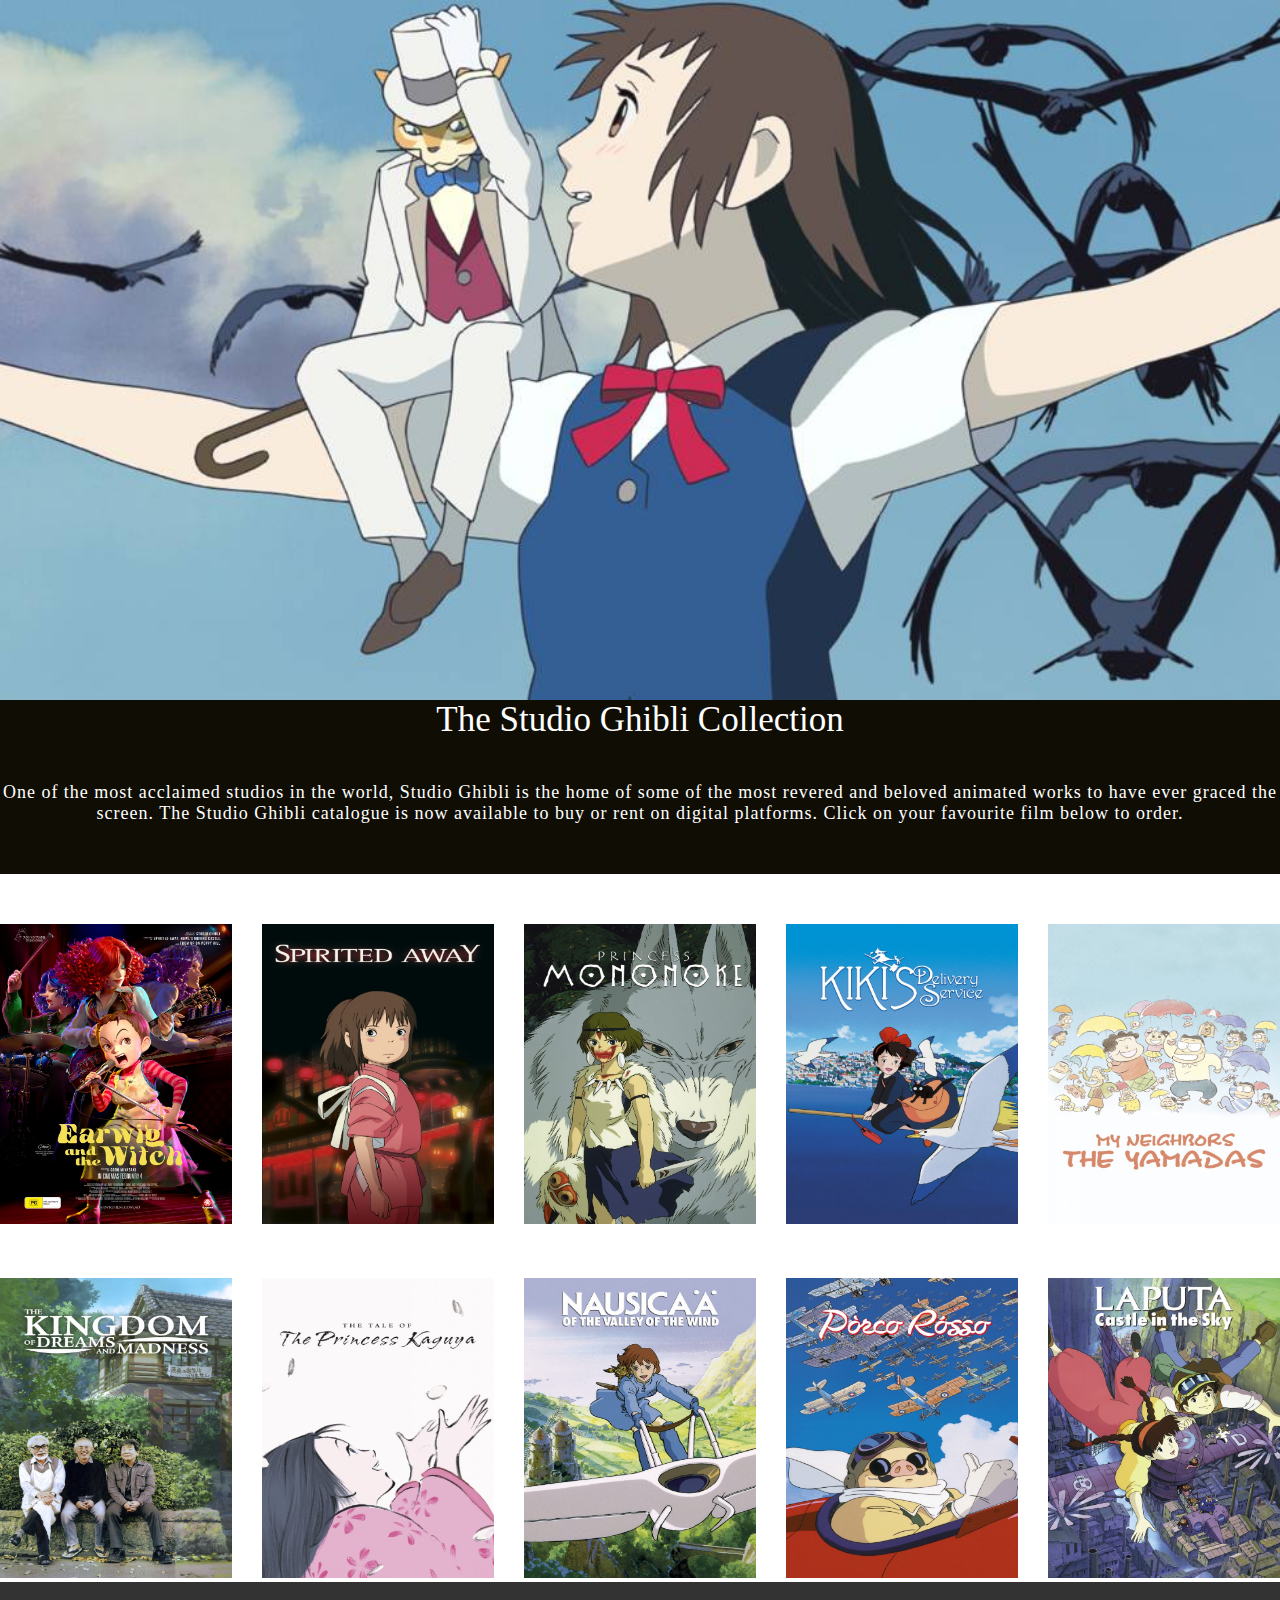
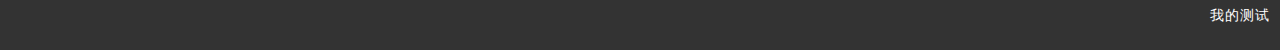
==== index.html @ 400f4c51 "1" ====
<!DOCTYPE html>
<html lang="en" dir="ltr">
<head>
   <meta charset="utf-8">
   <title></title>
   <link rel="stylesheet" href="style.css">
</head>
<body>
    <div class="indexPage">
		<div class="banner" >
			<div class="img-wrap">
				<ul>
					<li class="item" style="display: block">
						<img src="img/1.jpg" alt="" class="lunbo"></a>
					</li>
					<li class="item">
						<img src="img/2.jpg" alt="" class="lunbo"></a>
					</li>
					<li class="item">
						<img src="img/3.jpg" alt=""class="lunbo"></a>
					</li>
					<li class="item">
						<img src="img/4.jpg" alt="" class="lunbo"></a>
					</li>
					<li class="item">
						<img src="img/5.jpg" alt="" class="lunbo"></a>
					</li>
				</ul>
			</div>
		</div>

       <!-- album -->
      <div class="album"> 
        <h4 style="color:#ffffff" class="title">The Studio Ghibli Collection</h4>
        <h6 style="color:#ffffff" class="desc"> One of the most acclaimed studios in the world, Studio Ghibli is the home of some of the most revered and beloved animated works to have ever graced the screen.

The Studio Ghibli catalogue is now available to buy or rent on digital platforms. Click on your favourite film below to order.</h6>
        <div   class=" contain window">
            <ul>
              <li>
                <div style="margin-top:50px">
                  <a href="pages/dy1.html"><img width="100%" height="300" src="img/y1.jpg" ></a>
                </div>
              </li>
			  <li>
                 <div style="margin-top:50px">
                  <a href="pages/dy1.html"><img width="100%" height="300" src="img/y2.jpg" ></a>
                </div>
              </li>
			  <li>
                <div style="margin-top:50px">
                  <a href="pages/dy1.html"><img width="100%" height="300" src="img/y3.jpg" ></a>
                </div>
              </li>
			  <li>
                 <div style="margin-top:50px">
                  <a href="pages/dy1.html"><img width="100%" height="300" src="img/y4.jpg" ></a>
                </div>
                
              </li>
			  <li>
                 <div style="margin-top:50px">
                 <a href="pages/dy1.html"><img width="100%" height="300" src="img/y5.jpg" ></a>
                </div>
              </li>
            </ul>
			<ul>
              <li>
                <div style="margin-top:50px">
                  <a href="pages/dy1.html"><img width="100%" height="300" src="img/y6.jpg" ></a>
                </div>
              </li>
			  <li>
                <div style="margin-top:50px">
                  <a href="pages/dy1.html"><img width="100%" height="300" src="img/y7.jpg" ></a>
                </div>
              </li>
			  <li>
                <div style="margin-top:50px">
                  <a href="pages/dy1.html"><img width="100%" height="300" src="img/y8.jpg" ></a>
                </div>
              </li>
			  <li>
                 <div style="margin-top:50px">
                  <a href="pages/dy1.html"><img width="100%" height="300" src="img/y9.jpg" ></a>
                </div>
              </li>
			  <li>
                 <div style="margin-top:50px">
                  <a href="pages/dy1.html"><img width="100%" height="300" src="img/y10.jpg" ></a>
                </div>
              </li>
            </ul>
        </div>
      </div>
      <div  class="footer" id="footer">
        <div class="window">
          <p>我的测试</p>
        </div>
      </div>
    </div>
</body>


<script src="https://www.studioghibli.com.au/wp-content/themes/ghibli/js/jquery.2.0.3.min.js"></script>
<script type="text/javascript">
	var index2 = 0;/*初始化一个变量 指向下彪*/
	var time2 = setInterval(function () {
		index2 ++;
		if (index2 >4){ index2 = 0;}
		$(".item").eq(index2).fadeIn().siblings().fadeOut();
		//$(".tab-btn .btn").eq(index2).addClass("active").siblings().removeClass("active");

	},2000); //定时器 重复
</script>
</html>
---- style.css ----
body, html{
  margin:0px;
  background-color:#716844;
  height: 100%;
}


li,ul,ol{
  list-style: none;
}

a{
  text-decoration: none;
}

.left{
  float: left;
}

.right{
  float: right;
}

.window{
  width: 100%;
  margin:0 auto;
  
}

.indexPage .navBox{
  padding:0px 0;
}

.indexPage .navBox #logo{
  font-size: 30px;
  color:#333;
}

.indexPage .navBox #logo:hover{
   transform:rotate(180deg);
}

.indexPage .navBox ul{
  float: right;
}

.indexPage .navBox ul li a{
  color:#333;
  font-size: 20px;
}

.indexPage .navBox ul li{
  margin-right: 50px;
}

.indexPage .navBox ul li a:hover{
  font-size: 25px;
}

/*nav*/

.indexPage .bannerBox {  
   width:100%;  
   position:relative;  
   overflow:hidden;  
   height:700px;  
}  

.banner{
    position: relative;/*相对定位 给绝对定位位置参考*/
    width: 100%;
    height: 700px;
    float: left;
}
.banner .item{
    display: none;/*隐藏元素*/
    position: absolute;/* 绝对定位*/
    width: 100%;
    height: 700px;
    top: 0;
    left: 0;
}
ul{
    list-style-type: none;/*清除默认列表样式 ....*/
    margin: 0;
    padding: 0;/*内外编剧清除*/
}
.lunbo{
    width: 100%;
    height: 700px;
}




/*album*/
.album .title{
  margin:0px 0;
  text-align: center;
  color: #333;
  font-size: 35px;
}

.album .subTitle{
  text-align: center;
  color: #333;
  font-size: 20px;
  margin-bottom: 50px;
  font-weight: normal;
}

.album .desc{
  text-align: center;
  color: #333;
  font-size: 18px;
  margin-bottom: 50px;
  font-weight: normal;
}

.album .contain ul{
  display: flex;
  background-color:#ffffff;
}

.album .pic{
  width: 100%;
  height: 300px;
  background-repeat: no-repeat;
  background-size: cover;
  background-position: center;
}

.album .contain ul li{
  margin-right: 30px;
  flex: 1;
}

.album .contain ul li:last-of-type{
  margin-right: 0;
}

.album .contain ul li .txt{
  height:200px;
}

.album .contain ul li .txt .liTitle{
  font-size: 25px;
  color: #333;
  margin-top: 10px;
  font-weight: 100;
}

.album .contain ul li .txt .liTxt{
  color: #646464;
  font-weight: 100;
  font-size: 20px;
  overflow-y: scroll;
  height: 100px;
}

/*footer*/
#footer{
  background:#333;
  color:#fff;
  font-size:18px;
  width: 100%;
  padding:10px;
}

#footer p{
  text-align: right;
}



/*profile*/
/* .profile .title{
  margin:50px 0;
  text-align: center;
  color: #333;
  font-size: 35px;
}

.profile .subTitle{
  text-align: center;
  color: #333;
  font-size: 20px;
  margin-bottom: 50px;
  font-weight: normal;
}

.profile .desc{
  text-align: center;
  color: #333;
  font-size: 18px;
  margin-bottom: 50px;
  font-weight: normal;
}

.profile .contain ul li{
  width: 100%;
  display: flex;
  border-bottom: 1px #d6d6d6 solid;
  padding:30px;
}

.profile .contain ul li:nth-of-type(1) .img{
  width: 30%;
  height: 250px;
  margin-right: 20px;
  background-size: cover;
  background-image: url(images/f11.png);
  background-position: center;
  background-repeat: no-repeat;
  cursor: pointer;
} */

/*.profile .contain ul li:nth-of-type(1) .img:hover{
  background-image: url(images/f12.png);
}*/

/* .profile .contain ul li:nth-of-type(2) .img{
  width: 30%;
  height: 250px;
  margin-right: 20px;
  background-size: cover;
  background-image: url(images/f21.png);
  background-position: center;
  background-repeat: no-repeat;
  cursor: pointer;
} */

/*.profile .contain ul li:nth-of-type(2) .img:hover{
  background-image: url(images/f22.png);
}*/

/* .profile .contain ul li:nth-of-type(3) .img{
  width: 30%;
  height: 250px;
  margin-right: 20px;
  background-size: cover;
  background-image: url(images/f31.png);
  background-position: center;
  background-repeat: no-repeat;
  cursor: pointer;
} */

/*.profile .contain ul li:nth-of-type(3) .img:hover{
  background-image: url(images/f32.png);
}
*/
/* .profile .contain ul li .txt{
  width: 65%;
}

.profile .contain ul li .txt .liTitle{
  font-size: 25px;
  color: #333;
  margin-top: 0;
  font-weight: 100;
}

.profile .contain ul li .txt .liTxt{
  color: #646464;
  font-weight: 100;
  font-size: 20px;
  display: -webkit-box !important;  
  overflow: hidden;  
  text-overflow: ellipsis;  
  word-break: break-all;  
  -webkit-box-orient: vertical;  
  -webkit-line-clamp: 3;  
  cursor: pointer;
  line-height: 35px;
}

.profile .contain ul li .txt .liTxt:hover{
  text-decoration: underline;
} */

/*what*/


/* SCSS Document */
/* CSS Document */
/* CSS Document */
/* CSS Document */
/* CSS Document */
@import url("https://fonts.googleapis.com/css?family=Lora:400,400i,700,700i");
body {
  font-family: 'Lora', serif;
  font-weight: 400;
  color: #716844;
  -webkit-text-size-adjust: 100%;
  letter-spacing: 1px; }

h1, h2, h3, h4 {
  font-weight: 400;
  letter-spacing: 0px;
  margin-top: 0; }
  h1 strong, h2 strong, h3 strong, h4 strong {
    font-weight: 700; }

h1 {
  font-size: 30px;
  display: inline-block;
  border-bottom: 2px solid #716844;
  padding-left: 10px;
  padding-right: 10px;
  padding-bottom: 6px; }

h2 {
  font-size: 22px; }

h3 {
  font-size: 18px; }

h4 {
  font-size: 14px; }

strong {
  font-weight: 700; }

p {
  font-size: 14px;
  line-height: 20px; }

a {
  color: #ede6cb;
  text-decoration: none; }
  a:hover {
    text-decoration: underline; }

@font-face {
  font-family: 'mm-basic';
  src: url("fonts/mm-basic.eot?fta1gm");
  src: url("fonts/mm-basic.eot?fta1gm#iefix") format("embedded-opentype"), url("fonts/mm-basic.ttf?fta1gm") format("truetype"), url("fonts/mm-basic.woff?fta1gm") format("woff"), url("fonts/mm-basic.svg?fta1gm#mm-basic") format("svg");
  font-weight: normal;
  font-style: normal; }
[class^="icon-"], [class*=" icon-"] {
  /* use !important to prevent issues with browser extensions that change fonts */
  font-family: 'mm-basic' !important;
  speak: none;
  font-style: normal;
  font-weight: normal;
  font-variant: normal;
  text-transform: none;
  line-height: 1;
  /* Better Font Rendering =========== */
  -webkit-font-smoothing: antialiased;
  -moz-osx-font-smoothing: grayscale; }

.icon-google-plus:before {
  content: "\ea8b"; }

.icon-facebook:before {
  content: "\ea90"; }

.icon-instagram:before {
  content: "\ea92"; }

.icon-twitter:before {
  content: "\ea96"; }

.icon-youtube:before {
  content: "\ea9d"; }

.icon-tumblr:before {
  content: "\eab9"; }

.icon-skype:before {
  content: "\eac5"; }

.icon-pinterest:before {
  content: "\ead1"; }

.icon-tick:before {
  content: "\e623"; }

.icon-heart:before {
  content: "\e62a"; }

.icon-heart-outline:before {
  content: "\e62b"; }

.icon-close-circle:before {
  content: "\e634"; }

.icon-info:before {
  content: "\e638"; }

.icon-info-outline:before {
  content: "\e639"; }

.icon-tab:before {
  content: "\e63c"; }

.icon-tab-outline:before {
  content: "\e63d"; }

.icon-person:before {
  content: "\e650"; }

.icon-hamburger-four:before {
  content: "\e65b"; }

.icon-location:before {
  content: "\e65e"; }

.icon-clock:before {
  content: "\e65f"; }

.icon-search:before {
  content: "\e660"; }

.icon-thumb-down:before {
  content: "\e684"; }

.icon-thumb-up:before {
  content: "\e685"; }

.icon-pause:before {
  content: "\e6b8"; }

.icon-play:before {
  content: "\e6bb"; }

.icon-reload:before {
  content: "\e6c6"; }

.icon-play-next:before {
  content: "\e6c8"; }

.icon-play-previous:before {
  content: "\e6c9"; }

.icon-stop:before {
  content: "\e6cb"; }

.icon-plus:before {
  content: "\e6fd"; }

.icon-cancel:before {
  content: "\e703"; }

.icon-chevron-left:before {
  content: "\e8a7"; }

.icon-chevron-right:before {
  content: "\e8a8"; }

.icon-close:before {
  content: "\e8a9"; }

.icon-chevron-up:before {
  content: "\e8aa"; }

.icon-chevron-down:before {
  content: "\e8ab"; }

.icon-hamburger-three:before {
  content: "\e8ae"; }

.icon-star-solid:before {
  content: "\e8f2"; }

.icon-star-half:before {
  content: "\e8f3"; }

.icon-star-empty:before {
  content: "\e8f4"; }

/* CSS Document */
.btn {
  -webkit-transition: all 0.4s ease-in-out 0s;
  -khtml-transition: all 0.4s ease-in-out 0s;
  -moz-transition: all 0.4s ease-in-out 0s;
  -ms-transition: all 0.4s ease-in-out 0s;
  -o-transition: all 0.4s ease-in-out 0s;
  transition: all 0.4s ease-in-out 0s;
  padding: 14px 20px;
  display: inline-block;
  text-decoration: none;
  font-size: 18px;
  border: 0;
  outline: 0; }
  .btn:hover {
    -webkit-transition: all 0.4s ease-in-out 0s;
    -khtml-transition: all 0.4s ease-in-out 0s;
    -moz-transition: all 0.4s ease-in-out 0s;
    -ms-transition: all 0.4s ease-in-out 0s;
    -o-transition: all 0.4s ease-in-out 0s;
    transition: all 0.4s ease-in-out 0s;
    text-decoration: none; }
  .btn.white {
    color: #2b2510;
    background-color: white; }
    .btn.white:hover, .btn.white.active {
      color: white;
      background-color: #716844; }
  .btn.gold-dark {
    color: #ada277;
    background-color: #2b2510; }
    .btn.gold-dark:hover, .btn.gold-dark.active {
      background-color: #100e04; }
  .btn.gold-light {
    color: #2b2510;
    background-color: #ede6cb; }
    .btn.gold-light:hover, .btn.gold-light.active {
      background-color: white; }
  .btn.gold {
    color: white;
    background-color: #716844; }
    .btn.gold:hover, .btn.gold.active {
      color: #2b2510;
      background-color: white; }

.container {
  position: relative;
  width: 100%;
  display: -webkit-flex;
  display: -moz-flex;
  display: -ms-flex;
  display: flex;
  -webkit-flex-direction: column;
  -moz-flex-direction: column;
  -ms-flex-direction: column;
  flex-direction: column;
  -webkit-justify-content: center;
  -moz-justify-content: center;
  -ms-justify-content: center;
  justify-content: center;
  -webkit-align-items: center;
  -moz-align-items: center;
  -ms-align-items: center;
  align-items: center; }

.content-fixed {
  position: relative;
  width: 100%;
  max-width: 1200px;
  text-align: center;
  padding: 40px 30px; }
  @media screen and (min-width: 768px) {
    .content-fixed {
      padding: 50px; } }

.content-full {
  position: relative;
  width: 100%;
  text-align: center; }

/* CSS Document */
.nav-icon {
  width: 40px;
  height: 26px;
  position: relative;
  -moz-transform: rotate(0deg);
  -webkit-transform: rotate(0deg);
  -ms-transform: rotate(0deg);
  -o-transform: rotate(0deg);
  transform: rotate(0deg);
  -webkit-transition: 0.5s ease-in-out;
  -khtml-transition: 0.5s ease-in-out;
  -moz-transition: 0.5s ease-in-out;
  -ms-transition: 0.5s ease-in-out;
  -o-transition: 0.5s ease-in-out;
  transition: 0.5s ease-in-out;
  cursor: pointer; }

.nav-icon span {
  display: block;
  position: absolute;
  height: 2px;
  width: 100%;
  background: white;
  opacity: 1;
  left: 0;
  -moz-transform: rotate(0deg);
  -webkit-transform: rotate(0deg);
  -ms-transform: rotate(0deg);
  -o-transform: rotate(0deg);
  transform: rotate(0deg);
  -webkit-transition: 0.25s ease-in-out 0.25s;
  -khtml-transition: 0.25s ease-in-out 0.25s;
  -moz-transition: 0.25s ease-in-out 0.25s;
  -ms-transition: 0.25s ease-in-out 0.25s;
  -o-transition: 0.25s ease-in-out 0.25s;
  transition: 0.25s ease-in-out 0.25s; }

.nav-icon span:nth-child(1) {
  top: 0px; }

.nav-icon span:nth-child(2), .nav-icon span:nth-child(3) {
  top: 12px; }

.nav-icon span:nth-child(4) {
  top: 24px;
  width: 60%; }

.nav-icon.open span {
  background-color: black; }

.nav-icon.open span:nth-child(1) {
  top: 18px;
  width: 0%;
  left: 50%; }

.nav-icon.open span:nth-child(2) {
  -moz-transform: rotate(45deg);
  -webkit-transform: rotate(45deg);
  -ms-transform: rotate(45deg);
  -o-transform: rotate(45deg);
  transform: rotate(45deg); }

.nav-icon.open span:nth-child(3) {
  -moz-transform: rotate(-45deg);
  -webkit-transform: rotate(-45deg);
  -ms-transform: rotate(-45deg);
  -o-transform: rotate(-45deg);
  transform: rotate(-45deg); }

.nav-icon.open span:nth-child(4) {
  top: 18px;
  width: 0%;
  left: 50%; }

/* CSS Document */
@keyframes color-me-in {
  0% {
    background: white; }
  100% {
    background: #111111; } }
/* ----------------------------------------------
 * Generated by Animista on 2017-6-14 12:5:37
 * w: http://animista.net, t: @cssanimista
 * ---------------------------------------------- */
/**
 * ----------------------------------------
 * animation slit-in-vertical
 * ----------------------------------------
 */
@-webkit-keyframes slit-in-vertical {
  0% {
    -webkit-transform: translateZ(-800px) rotateY(90deg);
    transform: translateZ(-800px) rotateY(90deg);
    opacity: 0; }
  54% {
    -webkit-transform: translateZ(-160px) rotateY(87deg);
    transform: translateZ(-160px) rotateY(87deg);
    opacity: 1; }
  100% {
    -webkit-transform: translateZ(0) rotateY(0);
    transform: translateZ(0) rotateY(0); } }
@keyframes slit-in-vertical {
  0% {
    -webkit-transform: translateZ(-800px) rotateY(90deg);
    transform: translateZ(-800px) rotateY(90deg);
    opacity: 0; }
  54% {
    -webkit-transform: translateZ(-160px) rotateY(87deg);
    transform: translateZ(-160px) rotateY(87deg);
    opacity: 1; }
  100% {
    -webkit-transform: translateZ(0) rotateY(0);
    transform: translateZ(0) rotateY(0); } }
/**
 * ----------------------------------------
 * animation text-focus-in
 * ----------------------------------------
 */
@-webkit-keyframes text-focus-in {
  0% {
    -webkit-filter: blur(12px);
    filter: blur(12px);
    opacity: 0; }
  100% {
    -webkit-filter: blur(0px);
    filter: blur(0px);
    opacity: 1; } }
@keyframes text-focus-in {
  0% {
    -webkit-filter: blur(12px);
    filter: blur(12px);
    opacity: 0; }
  100% {
    -webkit-filter: blur(0px);
    filter: blur(0px);
    opacity: 1; } }
/**
 * ----------------------------------------
 * animation slide-in-blurred-top
 * ----------------------------------------
 */
@-webkit-keyframes slide-in-blurred-top {
  0% {
    -webkit-transform: translateY(-1000px) scaleY(2.5) scaleX(0.2);
    transform: translateY(-1000px) scaleY(2.5) scaleX(0.2);
    -webkit-transform-origin: 50% 0%;
    transform-origin: 50% 0%;
    -webkit-filter: blur(40px);
    filter: blur(40px);
    opacity: 0; }
  100% {
    -webkit-transform: translateY(0) scaleY(1) scaleX(1);
    transform: translateY(0) scaleY(1) scaleX(1);
    -webkit-transform-origin: 50% 50%;
    transform-origin: 50% 50%;
    -webkit-filter: blur(0);
    filter: blur(0);
    opacity: 1; } }
@keyframes slide-in-blurred-top {
  0% {
    -webkit-transform: translateY(-1000px) scaleY(2.5) scaleX(0.2);
    transform: translateY(-1000px) scaleY(2.5) scaleX(0.2);
    -webkit-transform-origin: 50% 0%;
    transform-origin: 50% 0%;
    -webkit-filter: blur(40px);
    filter: blur(40px);
    opacity: 0; }
  100% {
    -webkit-transform: translateY(0) scaleY(1) scaleX(1);
    transform: translateY(0) scaleY(1) scaleX(1);
    -webkit-transform-origin: 50% 50%;
    transform-origin: 50% 50%;
    -webkit-filter: blur(0);
    filter: blur(0);
    opacity: 1; } }
/**
 * ----------------------------------------
 * animation color-change-4x
 * ----------------------------------------
 */
@-webkit-keyframes color-change-4x {
  0% {
    background: #19dcea; }
  33.3333% {
    background: #b22cff; }
  66.666% {
    background: #ea2222; }
  100% {
    background: #f5be10; } }
@keyframes color-change-4x {
  0% {
    background: #19dcea; }
  33.3333% {
    background: #b22cff; }
  66.666% {
    background: #ea2222; }
  100% {
    background: #f5be10; } }
/**
 * ----------------------------------------
 * animation shake-horizontal
 * ----------------------------------------
 */
@-webkit-keyframes shake-horizontal {
  0%,
  100% {
    -webkit-transform: translateX(0);
    transform: translateX(0); }
  10%,
  30%,
  50%,
  70% {
    -webkit-transform: translateX(-6px);
    transform: translateX(-6px); }
  20%,
  40%,
  60% {
    -webkit-transform: translateX(6px);
    transform: translateX(6px); }
  80% {
    -webkit-transform: translateX(4px);
    transform: translateX(4px); }
  90% {
    -webkit-transform: translateX(-4px);
    transform: translateX(-4px); } }
@keyframes shake-horizontal {
  0%,
  100% {
    -webkit-transform: translateX(0);
    transform: translateX(0); }
  10%,
  30%,
  50%,
  70% {
    -webkit-transform: translateX(-6px);
    transform: translateX(-6px); }
  20%,
  40%,
  60% {
    -webkit-transform: translateX(6px);
    transform: translateX(6px); }
  80% {
    -webkit-transform: translateX(4px);
    transform: translateX(4px); }
  90% {
    -webkit-transform: translateX(-4px);
    transform: translateX(-4px); } }
/**
 * ----------------------------------------
 * animation slide-in-top
 * ----------------------------------------
 */
@-webkit-keyframes slide-in-top {
  0% {
    -webkit-transform: translateY(-1000px);
    transform: translateY(-1000px);
    opacity: 0; }
  100% {
    -webkit-transform: translateY(0);
    transform: translateY(0);
    opacity: 1; } }
@keyframes slide-in-top {
  0% {
    -webkit-transform: translateY(-1000px);
    transform: translateY(-1000px);
    opacity: 0; }
  100% {
    -webkit-transform: translateY(0);
    transform: translateY(0);
    opacity: 1; } }
/**
 * ----------------------------------------
 * animation slide-in-bottom
 * ----------------------------------------
 */
@-webkit-keyframes slide-in-bottom {
  0% {
    -webkit-transform: translateY(1000px);
    transform: translateY(1000px);
    opacity: 0; }
  100% {
    -webkit-transform: translateY(0);
    transform: translateY(0);
    opacity: 1; } }
@keyframes slide-in-bottom {
  0% {
    -webkit-transform: translateY(1000px);
    transform: translateY(1000px);
    opacity: 0; }
  100% {
    -webkit-transform: translateY(0);
    transform: translateY(0);
    opacity: 1; } }
/**
 * ----------------------------------------
 * animation slide-in-right
 * ----------------------------------------
 */
@-webkit-keyframes slide-in-right {
  0% {
    -webkit-transform: translateX(1000px);
    transform: translateX(1000px);
    opacity: 0; }
  100% {
    -webkit-transform: translateX(0);
    transform: translateX(0);
    opacity: 1; } }
@keyframes slide-in-right {
  0% {
    -webkit-transform: translateX(1000px);
    transform: translateX(1000px);
    opacity: 0; }
  100% {
    -webkit-transform: translateX(0);
    transform: translateX(0);
    opacity: 1; } }
/**
 * ----------------------------------------
 * animation slide-in-left
 * ----------------------------------------
 */
@-webkit-keyframes slide-in-left {
  0% {
    -webkit-transform: translateX(-1000px);
    transform: translateX(-1000px);
    opacity: 0; }
  100% {
    -webkit-transform: translateX(0);
    transform: translateX(0);
    opacity: 1; } }
@keyframes slide-in-left {
  0% {
    -webkit-transform: translateX(-1000px);
    transform: translateX(-1000px);
    opacity: 0; }
  100% {
    -webkit-transform: translateX(0);
    transform: translateX(0);
    opacity: 1; } }
/**
 * ----------------------------------------
 * animation text-blur-out
 * ----------------------------------------
 */
@-webkit-keyframes text-blur-out {
  0% {
    -webkit-filter: blur(0.01);
    filter: blur(0.01); }
  100% {
    -webkit-filter: blur(40px) opacity(0%);
    filter: blur(40px) opacity(0%); } }
@keyframes text-blur-out {
  0% {
    -webkit-filter: blur(0.01);
    filter: blur(0.01); }
  100% {
    -webkit-filter: blur(40px) opacity(0%);
    filter: blur(40px) opacity(0%); } }
/**
 * ----------------------------------------
 * animation fade-in-bck
 * ----------------------------------------
 */
@-webkit-keyframes fade-in-bck {
  0% {
    -webkit-transform: translateZ(80px);
    transform: translateZ(80px);
    opacity: 0; }
  100% {
    -webkit-transform: translateZ(0);
    transform: translateZ(0);
    opacity: 1; } }
@keyframes fade-in-bck {
  0% {
    -webkit-transform: translateZ(80px);
    transform: translateZ(80px);
    opacity: 0; }
  100% {
    -webkit-transform: translateZ(0);
    transform: translateZ(0);
    opacity: 1; } }
/**
 * ----------------------------------------
 * animation fade-in-fwd
 * ----------------------------------------
 */
@-webkit-keyframes fade-in-fwd {
  0% {
    -webkit-transform: translateZ(-80px);
    transform: translateZ(-80px);
    opacity: 0; }
  100% {
    -webkit-transform: translateZ(0);
    transform: translateZ(0);
    opacity: 1; } }
@keyframes fade-in-fwd {
  0% {
    -webkit-transform: translateZ(-80px);
    transform: translateZ(-80px);
    opacity: 0; }
  100% {
    -webkit-transform: translateZ(0);
    transform: translateZ(0);
    opacity: 1; } }
/**
 * ----------------------------------------
 * animation fade-in-top
 * ----------------------------------------
 */
@-webkit-keyframes fade-in-top {
  0% {
    -webkit-transform: translateY(-20px);
    transform: translateY(-20px);
    opacity: 0; }
  100% {
    -webkit-transform: translateY(0);
    transform: translateY(0);
    opacity: 1; } }
@keyframes fade-in-top {
  0% {
    -webkit-transform: translateY(-20px);
    transform: translateY(-20px);
    opacity: 0; }
  100% {
    -webkit-transform: translateY(0);
    transform: translateY(0);
    opacity: 1; } }
/**
 * ----------------------------------------
 * animation fade-in-left
 * ----------------------------------------
 */
@-webkit-keyframes fade-in-left {
  0% {
    -webkit-transform: translateX(-50px);
    transform: translateX(-50px);
    opacity: 0; }
  100% {
    -webkit-transform: translateX(0);
    transform: translateX(0);
    opacity: 1; } }
@keyframes fade-in-left {
  0% {
    -webkit-transform: translateX(-50px);
    transform: translateX(-50px);
    opacity: 0; }
  100% {
    -webkit-transform: translateX(0);
    transform: translateX(0);
    opacity: 1; } }
/**
 * ----------------------------------------
 * animation rotate-45-cw
 * ----------------------------------------
 */
@-webkit-keyframes rotate-45-cw {
  0% {
    -webkit-transform: rotate(-45deg);
    transform: rotate(-45deg); }
  100% {
    -webkit-transform: rotate(45deg);
    transform: rotate(45deg); } }
@keyframes rotate-45-cw {
  0% {
    -webkit-transform: rotate(-45deg);
    transform: rotate(-45deg); }
  100% {
    -webkit-transform: rotate(45deg);
    transform: rotate(45deg); } }
/**
 * ----------------------------------------
 * animation rotate-45-ccw
 * ----------------------------------------
 */
@-webkit-keyframes rotate-45-ccw {
  0% {
    -webkit-transform: rotate(45deg);
    transform: rotate(45deg); }
  100% {
    -webkit-transform: rotate(-45deg);
    transform: rotate(-45deg); } }
@keyframes rotate-45-ccw {
  0% {
    -webkit-transform: rotate(45deg);
    transform: rotate(45deg); }
  100% {
    -webkit-transform: rotate(-45deg);
    transform: rotate(-45deg); } }
/**
 * ----------------------------------------
 * animation heartbeat
 * ----------------------------------------
 */
@-webkit-keyframes heartbeat {
  from {
    -webkit-transform: scale(1);
    transform: scale(1);
    -webkit-transform-origin: center center;
    transform-origin: center center;
    -webkit-animation-timing-function: ease-out;
    animation-timing-function: ease-out; }
  10% {
    -webkit-transform: scale(0.91);
    transform: scale(0.91);
    -webkit-animation-timing-function: ease-in;
    animation-timing-function: ease-in; }
  17% {
    -webkit-transform: scale(0.98);
    transform: scale(0.98);
    -webkit-animation-timing-function: ease-out;
    animation-timing-function: ease-out; }
  33% {
    -webkit-transform: scale(0.87);
    transform: scale(0.87);
    -webkit-animation-timing-function: ease-in;
    animation-timing-function: ease-in; }
  45% {
    -webkit-transform: scale(1);
    transform: scale(1);
    -webkit-animation-timing-function: ease-out;
    animation-timing-function: ease-out; } }
@keyframes heartbeat {
  from {
    -webkit-transform: scale(1);
    transform: scale(1);
    -webkit-transform-origin: center center;
    transform-origin: center center;
    -webkit-animation-timing-function: ease-out;
    animation-timing-function: ease-out; }
  10% {
    -webkit-transform: scale(0.91);
    transform: scale(0.91);
    -webkit-animation-timing-function: ease-in;
    animation-timing-function: ease-in; }
  17% {
    -webkit-transform: scale(0.98);
    transform: scale(0.98);
    -webkit-animation-timing-function: ease-out;
    animation-timing-function: ease-out; }
  33% {
    -webkit-transform: scale(0.87);
    transform: scale(0.87);
    -webkit-animation-timing-function: ease-in;
    animation-timing-function: ease-in; }
  45% {
    -webkit-transform: scale(1);
    transform: scale(1);
    -webkit-animation-timing-function: ease-out;
    animation-timing-function: ease-out; } }
.cycle-slideshow {
  width: 100%;
  position: relative;
  top: 0;
  left: 0;
  z-index: 0;
  overflow: hidden;
  -moz-opacity: 0;
  -khtml-opacity: 0;
  -webkit-opacity: 0;
  opacity: 0;
  -ms-filter: "progid:DXImageTransform.Microsoft.Alpha(Opacity=0)";
  filter: alpha(opacity=0); }
  .cycle-slideshow:before {
    display: block;
    content: "";
    width: 100%;
    padding-top: 56.25%; }
  .cycle-slideshow > .content {
    position: absolute;
    top: 0;
    left: 0;
    right: 0;
    bottom: 0; }
  .cycle-slideshow.in-view {
    -webkit-animation: text-blur-out 1.4s cubic-bezier(0.55, 0.055, 0.675, 0.19) reverse both;
    animation: text-blur-out 1.4s cubic-bezier(0.55, 0.055, 0.675, 0.19) reverse both;
    -moz-opacity: 1;
    -khtml-opacity: 1;
    -webkit-opacity: 1;
    opacity: 1;
    -ms-filter: "progid:DXImageTransform.Microsoft.Alpha(Opacity=100)";
    filter: alpha(opacity=100); }
  .cycle-slideshow .slide {
    position: absolute;
    top: 0;
    left: 0;
    right: 0;
    bottom: 0;
    background-size: cover;
    background-repeat: no-repeat;
    background-position: center center; }
    .cycle-slideshow .slide.cycle-sentinel {
      position: absolute !important; }
    .cycle-slideshow .slide .slide-title {
      position: absolute;
      -webkit-transition: all 0.4s ease-in-out 0s;
      -khtml-transition: all 0.4s ease-in-out 0s;
      -moz-transition: all 0.4s ease-in-out 0s;
      -ms-transition: all 0.4s ease-in-out 0s;
      -o-transition: all 0.4s ease-in-out 0s;
      transition: all 0.4s ease-in-out 0s;
      top: 20px;
      left: 0;
      -webkit-animation: fade-in-left 1s cubic-bezier(0.215, 0.61, 0.355, 1) 1.6s both;
      animation: fade-in-left 1s cubic-bezier(0.215, 0.61, 0.355, 1) 1.6s both; }
      .cycle-slideshow .slide .slide-title h4 {
        background-color: #2b2510;
        padding: 14px 14px 14px 30px;
        margin: 0;
        color: #ede6cb;
        font-size: 12px;
        letter-spacing: 1px;
        -webkit-transition: all 0.4s ease-in-out 0s;
        -khtml-transition: all 0.4s ease-in-out 0s;
        -moz-transition: all 0.4s ease-in-out 0s;
        -ms-transition: all 0.4s ease-in-out 0s;
        -o-transition: all 0.4s ease-in-out 0s;
        transition: all 0.4s ease-in-out 0s; }
      @media screen and (min-width: 768px) {
        .cycle-slideshow .slide .slide-title {
          top: 30px; }
          .cycle-slideshow .slide .slide-title h4 {
            padding: 14px 20px 14px 50px;
            font-size: 14px; } }
    .cycle-slideshow .slide .slide-copyright {
      position: absolute;
      top: 0;
      right: 0;
      -moz-opacity: 0.6;
      -khtml-opacity: 0.6;
      -webkit-opacity: 0.6;
      opacity: 0.6;
      -ms-filter: "progid:DXImageTransform.Microsoft.Alpha(Opacity=60)";
      filter: alpha(opacity=60); }
      .cycle-slideshow .slide .slide-copyright p {
        padding: 2px 6px;
        margin: 0;
        color: white;
        font-size: 8px; }
      @media screen and (min-width: 768px) {
        .cycle-slideshow .slide .slide-copyright p {
          padding: 10px 14px; } }

.overlayPanel {
  position: fixed;
  background-color: rgba(0, 0, 0, 0.9);
  top: 0;
  left: 0;
  right: 0;
  bottom: 0;
  width: 0;
  -moz-opacity: 0;
  -khtml-opacity: 0;
  -webkit-opacity: 0;
  opacity: 0;
  -ms-filter: "progid:DXImageTransform.Microsoft.Alpha(Opacity=0)";
  filter: alpha(opacity=0);
  overflow: hidden;
  z-index: 3000;
  display: -webkit-flex;
  display: -moz-flex;
  display: -ms-flex;
  display: flex;
  -webkit-flex-direction: column;
  -moz-flex-direction: column;
  -ms-flex-direction: column;
  flex-direction: column;
  -webkit-align-items: center;
  -moz-align-items: center;
  -ms-align-items: center;
  align-items: center;
  -webkit-justify-content: center;
  -moz-justify-content: center;
  -ms-justify-content: center;
  justify-content: center; }
  .overlayPanel .overlayCloseButton {
    position: absolute;
    top: 20px;
    right: 20px;
    width: 60px;
    height: 60px;
    background-color: white;
    cursor: pointer;
    z-index: 200; }
    .overlayPanel .overlayCloseButton span {
      position: absolute;
      left: 10px;
      right: 10px;
      top: 50%;
      margin-top: -2px;
      height: 4px;
      background-color: black; }
      .overlayPanel .overlayCloseButton span:first-child {
        -webkit-animation: rotate-45-cw 0s cubic-bezier(0.55, 0.085, 0.68, 0.53) 0s both;
        animation: rotate-45-cw 0s cubic-bezier(0.55, 0.085, 0.68, 0.53) 0s both; }
      .overlayPanel .overlayCloseButton span:nth-child(2) {
        -webkit-animation: rotate-45-cw 0s cubic-bezier(0.55, 0.085, 0.68, 0.53) 0s reverse both;
        animation: rotate-45-cw 0s cubic-bezier(0.55, 0.085, 0.68, 0.53) 0s reverse both; }
  .overlayPanel #videoHolder {
    position: relative;
    position: relative;
    width: 96%;
    top: -3000px;
    -moz-opacity: 0;
    -khtml-opacity: 0;
    -webkit-opacity: 0;
    opacity: 0;
    -ms-filter: "progid:DXImageTransform.Microsoft.Alpha(Opacity=0)";
    filter: alpha(opacity=0);
    -webkit-transition: opacity 0.2s ease-in-out 0s, top 0s ease-in-out 0.2s;
    -khtml-transition: opacity 0.2s ease-in-out 0s, top 0s ease-in-out 0.2s;
    -moz-transition: opacity 0.2s ease-in-out 0s, top 0s ease-in-out 0.2s;
    -ms-transition: opacity 0.2s ease-in-out 0s, top 0s ease-in-out 0.2s;
    -o-transition: opacity 0.2s ease-in-out 0s, top 0s ease-in-out 0.2s;
    transition: opacity 0.2s ease-in-out 0s, top 0s ease-in-out 0.2s; }
    .overlayPanel #videoHolder:before {
      display: block;
      content: "";
      width: 100%;
      padding-top: 56.25%; }
    .overlayPanel #videoHolder > .content {
      position: absolute;
      top: 0;
      left: 0;
      right: 0;
      bottom: 0; }
    .overlayPanel #videoHolder iframe {
      position: absolute;
      top: 0;
      left: 0;
      width: 100%;
      height: 100%;
      -moz-opacity: 0;
      -khtml-opacity: 0;
      -webkit-opacity: 0;
      opacity: 0;
      -ms-filter: "progid:DXImageTransform.Microsoft.Alpha(Opacity=0)";
      filter: alpha(opacity=0); }
    .overlayPanel #videoHolder.active {
      top: 0;
      -moz-opacity: 1;
      -khtml-opacity: 1;
      -webkit-opacity: 1;
      opacity: 1;
      -ms-filter: "progid:DXImageTransform.Microsoft.Alpha(Opacity=100)";
      filter: alpha(opacity=100);
      -webkit-transition: opacity 0.4s ease-in-out 0.4s, top 0s ease-in-out 0s;
      -khtml-transition: opacity 0.4s ease-in-out 0.4s, top 0s ease-in-out 0s;
      -moz-transition: opacity 0.4s ease-in-out 0.4s, top 0s ease-in-out 0s;
      -ms-transition: opacity 0.4s ease-in-out 0.4s, top 0s ease-in-out 0s;
      -o-transition: opacity 0.4s ease-in-out 0.4s, top 0s ease-in-out 0s;
      transition: opacity 0.4s ease-in-out 0.4s, top 0s ease-in-out 0s; }
      .overlayPanel #videoHolder.active iframe {
        -moz-opacity: 1;
        -khtml-opacity: 1;
        -webkit-opacity: 1;
        opacity: 1;
        -ms-filter: "progid:DXImageTransform.Microsoft.Alpha(Opacity=100)";
        filter: alpha(opacity=100);
        -webkit-transition: opacity 0.4s ease-in-out 0.4s;
        -khtml-transition: opacity 0.4s ease-in-out 0.4s;
        -moz-transition: opacity 0.4s ease-in-out 0.4s;
        -ms-transition: opacity 0.4s ease-in-out 0.4s;
        -o-transition: opacity 0.4s ease-in-out 0.4s;
        transition: opacity 0.4s ease-in-out 0.4s; }
    @media screen and (min-width: 540px) {
      .overlayPanel #videoHolder {
        width: 70%; } }
  .overlayPanel #posterHolder {
    position: absolute;
    top: 50%;
    bottom: 50%;
    left: 40px;
    right: 40px;
    background-size: contain;
    background-position: center center;
    background-repeat: no-repeat;
    cursor: zoom-out; }
    .overlayPanel #posterHolder.active {
      top: 40px;
      bottom: 40px;
      -webkit-transition: top 0.4s cubic-bezier(0.25, 0.46, 0.45, 0.94) 0s, bottom 0.4s cubic-bezier(0.25, 0.46, 0.45, 0.94) 0.1s;
      -khtml-transition: top 0.4s cubic-bezier(0.25, 0.46, 0.45, 0.94) 0s, bottom 0.4s cubic-bezier(0.25, 0.46, 0.45, 0.94) 0.1s;
      -moz-transition: top 0.4s cubic-bezier(0.25, 0.46, 0.45, 0.94) 0s, bottom 0.4s cubic-bezier(0.25, 0.46, 0.45, 0.94) 0.1s;
      -ms-transition: top 0.4s cubic-bezier(0.25, 0.46, 0.45, 0.94) 0s, bottom 0.4s cubic-bezier(0.25, 0.46, 0.45, 0.94) 0.1s;
      -o-transition: top 0.4s cubic-bezier(0.25, 0.46, 0.45, 0.94) 0s, bottom 0.4s cubic-bezier(0.25, 0.46, 0.45, 0.94) 0.1s;
      transition: top 0.4s cubic-bezier(0.25, 0.46, 0.45, 0.94) 0s, bottom 0.4s cubic-bezier(0.25, 0.46, 0.45, 0.94) 0.1s; }
  .overlayPanel.active {
    width: 100%;
    -moz-opacity: 100;
    -khtml-opacity: 100;
    -webkit-opacity: 100;
    opacity: 100;
    -ms-filter: "progid:DXImageTransform.Microsoft.Alpha(Opacity=10000)";
    filter: alpha(opacity=10000);
    -webkit-transition: width 0s ease-in-out 0s, opacity 0.4s ease-in-out 0s;
    -khtml-transition: width 0s ease-in-out 0s, opacity 0.4s ease-in-out 0s;
    -moz-transition: width 0s ease-in-out 0s, opacity 0.4s ease-in-out 0s;
    -ms-transition: width 0s ease-in-out 0s, opacity 0.4s ease-in-out 0s;
    -o-transition: width 0s ease-in-out 0s, opacity 0.4s ease-in-out 0s;
    transition: width 0s ease-in-out 0s, opacity 0.4s ease-in-out 0s; }
    .overlayPanel.active .overlayCloseButton {
      -webkit-animation: fade-in-top 1s cubic-bezier(0.215, 0.61, 0.355, 1) 0.4s both;
      animation: fade-in-top 1s cubic-bezier(0.215, 0.61, 0.355, 1) 0.4s both; }

.container.bg-gold {
  background-color: #716844;
  color: #ede6cb; }
  .container.bg-gold h1, .container.bg-gold h2 {
    color: white;
    border-color: white; }
.container.bg-gold-light {
  background-color: #ede6cb;
  color: #2b2510; }
  .container.bg-gold-light h1, .container.bg-gold-light h2 {
    color: #2b2510;
    border-color: #2b2510; }
.container.bg-white {
  background-color: white;
  color: #716844; }
.container.bg-gold-dark {
  background-color: #2b2510;
  color: #ede6cb; }
  .container.bg-gold-dark h1 {
    border-color: #ede6cb; }
  .container.bg-gold-dark .state {
    -webkit-animation: fade-in-fwd 0.4s cubic-bezier(0.47, 0, 0.745, 0.715) 0.08s both;
    animation: fade-in-fwd 0.4s cubic-bezier(0.47, 0, 0.745, 0.715) 0.08s both; }
  .container.bg-gold-dark .cinema {
    -webkit-animation: fade-in-fwd 0.2s cubic-bezier(0.47, 0, 0.745, 0.715) 0.04s both;
    animation: fade-in-fwd 0.2s cubic-bezier(0.47, 0, 0.745, 0.715) 0.04s both; }
    .container.bg-gold-dark .cinema.active {
      color: white;
      background-color: #716844; }
      .container.bg-gold-dark .cinema.active:hover {
        color: #2b2510;
        background-color: white; }

.top-panel {
  max-width: 100%;
  padding: 0; }
  .top-panel::before {
    content: '';
    position: absolute;
    width: 100%;
    left: 0;
    bottom: 0;
    top: 60%;
    background: rgba(0, 0, 0, 0);
    background: -webkit-gradient(linear, left bottom, left top, color-stop(0, rgba(0, 0, 0, 0.8)), color-stop(1, rgba(0, 0, 0, 0)));
    background: -ms-linear-gradient(bottom, rgba(0, 0, 0, 0.8), rgba(0, 0, 0, 0));
    background: -moz-linear-gradient(center bottom, rgba(0, 0, 0, 0.8) 0%, rgba(0, 0, 0, 0) 100%);
    background: -o-linear-gradient(rgba(0, 0, 0, 0), rgba(0, 0, 0, 0.8));
    -ms-filter: "progid:DXImageTransform.Microsoft.gradient(startColorStr='rgba(0, 0, 0, 0.8)', EndColorStr='rgba(0, 0, 0, 0)')";
    z-index: 2; }
  .top-panel .cycle-slideshow {
    max-height: 800px;
    min-height: 300px; }
  .top-panel .title-treatment {
    background-color: white;
    padding: 14px 30px;
    display: inline-block;
    position: absolute;
    right: 0;
    bottom: -20px;
    z-index: 100;
    -webkit-transition: all 0.4s ease-in-out 0s;
    -khtml-transition: all 0.4s ease-in-out 0s;
    -moz-transition: all 0.4s ease-in-out 0s;
    -ms-transition: all 0.4s ease-in-out 0s;
    -o-transition: all 0.4s ease-in-out 0s;
    transition: all 0.4s ease-in-out 0s;
    -webkit-animation: slide-in-right 0.6s cubic-bezier(0.215, 0.61, 0.355, 1) 0.4s both;
    animation: slide-in-right 0.6s cubic-bezier(0.215, 0.61, 0.355, 1) 0.4s both; }
    .top-panel .title-treatment img {
      width: 200px;
      -webkit-transition: all 0.4s ease-in-out 0s;
      -khtml-transition: all 0.4s ease-in-out 0s;
      -moz-transition: all 0.4s ease-in-out 0s;
      -ms-transition: all 0.4s ease-in-out 0s;
      -o-transition: all 0.4s ease-in-out 0s;
      transition: all 0.4s ease-in-out 0s;
      fill: #716844; }
    @media screen and (min-width: 768px) {
      .top-panel .title-treatment {
        padding: 30px 50px; }
        .top-panel .title-treatment img {
          width: 360px; } }
  .top-panel .menu-panel-holder {
    width: 100%;
    background-color: #716844;
    position: absolute;
    top: 0;
    left: 0;
    height: 60px;
    display: -webkit-flex;
    display: -moz-flex;
    display: -ms-flex;
    display: flex;
    -webkit-flex-direction: row;
    -moz-flex-direction: row;
    -ms-flex-direction: row;
    flex-direction: row;
    -webkit-align-items: center;
    -moz-align-items: center;
    -ms-align-items: center;
    align-items: center;
    -webkit-justify-content: space-between;
    -moz-justify-content: space-between;
    -ms-justify-content: space-between;
    justify-content: space-between;
    padding: 0 20px 0 0;
    -webkit-transition: all 0.4s ease-in-out 0s;
    -khtml-transition: all 0.4s ease-in-out 0s;
    -moz-transition: all 0.4s ease-in-out 0s;
    -ms-transition: all 0.4s ease-in-out 0s;
    -o-transition: all 0.4s ease-in-out 0s;
    transition: all 0.4s ease-in-out 0s; }
    .top-panel .menu-panel-holder ul {
      display: -webkit-flex;
      display: -moz-flex;
      display: -ms-flex;
      display: flex;
      -webkit-flex-direction: row;
      -moz-flex-direction: row;
      -ms-flex-direction: row;
      flex-direction: row;
      -webkit-align-items: center;
      -moz-align-items: center;
      -ms-align-items: center;
      align-items: center;
      -webkit-justify-content: stretch;
      -moz-justify-content: stretch;
      -ms-justify-content: stretch;
      justify-content: stretch;
      list-style: none;
      margin: 0;
      padding: 0; }
      .top-panel .menu-panel-holder ul.menu-panel {
        -webkit-animation: fade-in-left 1s cubic-bezier(0.215, 0.61, 0.355, 1) 1s both;
        animation: fade-in-left 1s cubic-bezier(0.215, 0.61, 0.355, 1) 1s both; }
        .top-panel .menu-panel-holder ul.menu-panel li a {
          display: -webkit-flex;
          display: -moz-flex;
          display: -ms-flex;
          display: flex;
          -webkit-flex-direction: row;
          -moz-flex-direction: row;
          -ms-flex-direction: row;
          flex-direction: row;
          -webkit-align-items: center;
          -moz-align-items: center;
          -ms-align-items: center;
          align-items: center;
          -webkit-justify-content: center;
          -moz-justify-content: center;
          -ms-justify-content: center;
          justify-content: center;
          height: 60px;
          padding: 0 10px;
          letter-spacing: 0;
          font-size: 12px;
          text-decoration: none;
          background-color: #716844;
          -webkit-transition: background-color 0.4s cubic-bezier(0.215, 0.61, 0.355, 1) 0s;
          -khtml-transition: background-color 0.4s cubic-bezier(0.215, 0.61, 0.355, 1) 0s;
          -moz-transition: background-color 0.4s cubic-bezier(0.215, 0.61, 0.355, 1) 0s;
          -ms-transition: background-color 0.4s cubic-bezier(0.215, 0.61, 0.355, 1) 0s;
          -o-transition: background-color 0.4s cubic-bezier(0.215, 0.61, 0.355, 1) 0s;
          transition: background-color 0.4s cubic-bezier(0.215, 0.61, 0.355, 1) 0s; }
          .top-panel .menu-panel-holder ul.menu-panel li a span {
            display: none;
            margin-right: 4px; }
          .top-panel .menu-panel-holder ul.menu-panel li a.active {
            background-color: #2b2510;
            -webkit-transition: background-color 0.4s cubic-bezier(0.215, 0.61, 0.355, 1) 0s;
            -khtml-transition: background-color 0.4s cubic-bezier(0.215, 0.61, 0.355, 1) 0s;
            -moz-transition: background-color 0.4s cubic-bezier(0.215, 0.61, 0.355, 1) 0s;
            -ms-transition: background-color 0.4s cubic-bezier(0.215, 0.61, 0.355, 1) 0s;
            -o-transition: background-color 0.4s cubic-bezier(0.215, 0.61, 0.355, 1) 0s;
            transition: background-color 0.4s cubic-bezier(0.215, 0.61, 0.355, 1) 0s; }
          .top-panel .menu-panel-holder ul.menu-panel li a:hover {
            background-color: #100e04;
            -webkit-transition: background-color 0.4s cubic-bezier(0.215, 0.61, 0.355, 1) 0s;
            -khtml-transition: background-color 0.4s cubic-bezier(0.215, 0.61, 0.355, 1) 0s;
            -moz-transition: background-color 0.4s cubic-bezier(0.215, 0.61, 0.355, 1) 0s;
            -ms-transition: background-color 0.4s cubic-bezier(0.215, 0.61, 0.355, 1) 0s;
            -o-transition: background-color 0.4s cubic-bezier(0.215, 0.61, 0.355, 1) 0s;
            transition: background-color 0.4s cubic-bezier(0.215, 0.61, 0.355, 1) 0s; }
        .top-panel .menu-panel-holder ul.menu-panel li:first-child a {
          margin-left: 10px; }
        @media screen and (min-width: 540px) {
          .top-panel .menu-panel-holder ul.menu-panel li a {
            padding: 0 20px; }
          .top-panel .menu-panel-holder ul.menu-panel li:first-child a {
            margin-left: 0; } }
      .top-panel .menu-panel-holder ul.social-links {
        -webkit-animation: slide-in-right 1s cubic-bezier(0.215, 0.61, 0.355, 1) 1s both;
        animation: slide-in-right 1s cubic-bezier(0.215, 0.61, 0.355, 1) 1s both; }
        .top-panel .menu-panel-holder ul.social-links li a {
          margin-left: 14px;
          text-decoration: none; }
    @media screen and (min-width: 768px) {
      .top-panel .menu-panel-holder {
        padding: 0 330px 0 0; }
        .top-panel .menu-panel-holder ul.menu-panel li a {
          letter-spacing: 1px; }
          .top-panel .menu-panel-holder ul.menu-panel li a span {
            display: inherit; } }
  .top-panel .org-panel {
    position: absolute;
    bottom: 0;
    left: 0;
    padding: 10px;
    z-index: 100;
    -webkit-animation: fade-in-fwd 1s cubic-bezier(0.215, 0.61, 0.355, 1) 1s both;
    animation: fade-in-fwd 1s cubic-bezier(0.215, 0.61, 0.355, 1) 1s both;
    display: none; }
    .top-panel .org-panel p {
      color: rgba(255, 255, 255, 0.6);
      font-size: 8px;
      text-align: left; }
    .top-panel .org-panel .org-logos a {
      display: inline-block;
      margin-right: 4px; }
      .top-panel .org-panel .org-logos a img {
        height: 30px; }
    @media screen and (min-width: 768px) {
      .top-panel .org-panel {
        padding: 30px; }
        .top-panel .org-panel p {
          font-size: 10px;
          margin-bottom: 10px; }
        .top-panel .org-panel .org-logos a {
          margin-right: 10px; }
          .top-panel .org-panel .org-logos a img {
            height: 60px; } }
  .top-panel.page .title-treatment, .top-panel.cinema .title-treatment {
    top: 80px;
    bottom: auto;
    padding: 14px 26px; }
    .top-panel.page .title-treatment img, .top-panel.cinema .title-treatment img {
      width: 180px; }
    @media screen and (min-width: 768px) {
      .top-panel.page .title-treatment, .top-panel.cinema .title-treatment {
        top: 0;
        padding: 18px 34px; }
        .top-panel.page .title-treatment img, .top-panel.cinema .title-treatment img {
          width: 240px; } }
  .top-panel.page .cycle-slideshow, .top-panel.cinema .cycle-slideshow {
    min-height: 600px; }
  .top-panel.page .cycle-slideshow .slide, .top-panel.cinema .cycle-slideshow .slide {
    margin-top: 60px; }
  .top-panel.page .cycle-slideshow .slide .slide-copyright, .top-panel.cinema .cycle-slideshow .slide .slide-copyright {
    top: 100px;
    -webkit-transition: all 0.4s ease-in-out 0s;
    -khtml-transition: all 0.4s ease-in-out 0s;
    -moz-transition: all 0.4s ease-in-out 0s;
    -ms-transition: all 0.4s ease-in-out 0s;
    -o-transition: all 0.4s ease-in-out 0s;
    transition: all 0.4s ease-in-out 0s; }
    @media screen and (min-width: 768px) {
      .top-panel.page .cycle-slideshow .slide .slide-copyright, .top-panel.cinema .cycle-slideshow .slide .slide-copyright {
        top: 40px; } }
  .top-panel.cinema .cycle-slideshow {
    max-height: 600px;
    min-height: 500px; }
  @media screen and (min-width: 420px) {
    .top-panel.home .org-panel {
      display: block; } }
  .top-panel.home .menu-panel-holder {
    display: none; }

.film-title {
  z-index: 200;
  width: 100%;
  position: absolute;
  bottom: 0;
  margin-bottom: -20px;
  display: -webkit-flex;
  display: -moz-flex;
  display: -ms-flex;
  display: flex;
  -webkit-flex-direction: column;
  -moz-flex-direction: column;
  -ms-flex-direction: column;
  flex-direction: column;
  -webkit-justify-content: flex-start;
  -moz-justify-content: flex-start;
  -ms-justify-content: flex-start;
  justify-content: flex-start; }
  .film-title h1 {
    padding: 30px;
    background-color: #716844;
    color: white;
    border-bottom: 0px solid transparent;
    -webkit-animation: slide-in-left 0.6s cubic-bezier(0.215, 0.61, 0.355, 1) 0.6s both;
    animation: slide-in-left 0.6s cubic-bezier(0.215, 0.61, 0.355, 1) 0.6s both;
    margin-bottom: 10px;
    display: inline-table;
    text-align: left; }
  .film-title .title-img {
    -webkit-animation: slide-in-left 0.6s cubic-bezier(0.215, 0.61, 0.355, 1) 0.6s both;
    animation: slide-in-left 0.6s cubic-bezier(0.215, 0.61, 0.355, 1) 0.6s both;
    margin-bottom: 10px;
    display: inline-table; }
    .film-title .title-img img {
      width: 100%;
      max-width: 240px;
      padding: 30px;
      background-color: #716844;
      display: block; }
  .film-title .film-cta-buttons {
    -webkit-animation: slide-in-right 0.8s cubic-bezier(0.215, 0.61, 0.355, 1) 0.8s both;
    animation: slide-in-right 0.8s cubic-bezier(0.215, 0.61, 0.355, 1) 0.8s both;
    display: -webkit-flex;
    display: -moz-flex;
    display: -ms-flex;
    display: flex;
    -webkit-flex-direction: row;
    -moz-flex-direction: row;
    -ms-flex-direction: row;
    flex-direction: row;
    -webkit-flex-wrap: wrap;
    -moz-flex-wrap: wrap;
    -ms-flex-wrap: wrap;
    flex-wrap: wrap;
    -webkit-align-items: center;
    -moz-align-items: center;
    -ms-align-items: center;
    align-items: center;
    -webkit-flex-shrink: 0;
    -moz-flex-shrink: 0;
    -ms-flex-shrink: 0;
    flex-shrink: 0; }
    .film-title .film-cta-buttons a {
      margin-right: 10px;
      margin-bottom: 10px;
      padding: 14px 30px;
      font-size: 12px; }
      .film-title .film-cta-buttons a.nolink {
        pointer-events: none; }
      .film-title .film-cta-buttons a.active {
        background-color: #ada277;
        color: white; }
      .film-title .film-cta-buttons a.filters {
        padding: 14px 20px;
        font-size: 10px; }
  @media screen and (min-width: 380px) {
    .film-title .film-cta-buttons a {
      font-size: 14px; }
    .film-title .film-cta-buttons.filters {
      font-size: 12px; } }
  @media screen and (min-width: 540px) {
    .film-title .film-cta-buttons a {
      padding: 18px 50px;
      font-size: 18px; }
      .film-title .film-cta-buttons a.filters {
        padding: 18px 30px;
        font-size: 14px; } }
  @media screen and (min-width: 768px) {
    .film-title .title-img img {
      max-width: 380px;
      padding: 40px 50px; } }
  @media screen and (min-width: 992px) {
    .film-title {
      -webkit-flex-direction: row;
      -moz-flex-direction: row;
      -ms-flex-direction: row;
      flex-direction: row;
      -webkit-justify-content: space-between;
      -moz-justify-content: space-between;
      -ms-justify-content: space-between;
      justify-content: space-between;
      -webkit-align-items: flex-end;
      -moz-align-items: flex-end;
      -ms-align-items: flex-end;
      align-items: flex-end;
      height: 0;
      padding-right: 50px;
      position: relative;
      bottom: auto;
      margin-bottom: 0; }
      .film-title h1 {
        margin-bottom: -20px; }
      .film-title .title-img {
        margin-bottom: -20px;
        display: inline-block; }
      .film-title .film-cta-buttons a {
        margin-bottom: -20px;
        margin-left: 10px;
        margin-right: 0; } }

.film-info {
  min-height: 300px;
  margin-top: 20px;
  display: -webkit-flex;
  display: -moz-flex;
  display: -ms-flex;
  display: flex;
  -webkit-flex-direction: column;
  -moz-flex-direction: column;
  -ms-flex-direction: column;
  flex-direction: column; }
  .film-info .film-info-left {
    display: -webkit-flex;
    display: -moz-flex;
    display: -ms-flex;
    display: flex;
    -webkit-flex-direction: column;
    -moz-flex-direction: column;
    -ms-flex-direction: column;
    flex-direction: column;
    -webkit-flex-shrink: 0;
    -moz-flex-shrink: 0;
    -ms-flex-shrink: 0;
    flex-shrink: 0;
    width: 100%; }
    .film-info .film-info-left .film-poster {
      width: 100%;
      position: relative;
      background-size: cover;
      background-position: center center;
      background-repeat: no-repeat;
      background-color: #ede6cb; }
      .film-info .film-info-left .film-poster:before {
        display: block;
        content: "";
        width: 100%;
        padding-top: 150%; }
      .film-info .film-info-left .film-poster > .content {
        position: absolute;
        top: 0;
        left: 0;
        right: 0;
        bottom: 0; }
      .film-info .film-info-left .film-poster.zoomable {
        cursor: zoom-in;
        pointer-events: none; }
        @media screen and (min-width: 540px) {
          .film-info .film-info-left .film-poster.zoomable {
            pointer-events: all; } }
    .film-info .film-info-left .film-rating-info {
      display: -webkit-flex;
      display: -moz-flex;
      display: -ms-flex;
      display: flex;
      -webkit-flex-direction: row;
      -moz-flex-direction: row;
      -ms-flex-direction: row;
      flex-direction: row;
      -webkit-align-items: center;
      -moz-align-items: center;
      -ms-align-items: center;
      align-items: center;
      -webkit-justify-content: flex-start;
      -moz-justify-content: flex-start;
      -ms-justify-content: flex-start;
      justify-content: flex-start;
      margin-top: 10px;
      margin-bottom: 20px; }
      .film-info .film-info-left .film-rating-info .rating-icon img {
        width: 30px;
        margin-right: 10px;
        float: left; }
      .film-info .film-info-left .film-rating-info .rating-text p {
        font-size: 10px;
        padding: 0;
        margin: 0;
        letter-spacing: 0;
        color: #2b2510;
        text-align: left;
        line-height: 11px; }
  .film-info .film-info-right {
    text-align: left;
    padding-top: 10px; }
    .film-info .film-info-right h1 {
      border-bottom: 0px solid transparent;
      padding: 0;
      margin-bottom: 4px; }
    .film-info .film-info-right h4 {
      width: 100%;
      border-bottom: 1px solid #ada277;
      margin-bottom: 20px;
      margin-top: 4px;
      padding-bottom: 14px; }
    .film-info .film-info-right .film-specs {
      font-size: 11px;
      color: #2b2510; }
  @media screen and (min-width: 540px) {
    .film-info {
      -webkit-flex-direction: row;
      -moz-flex-direction: row;
      -ms-flex-direction: row;
      flex-direction: row; }
      .film-info .film-info-left {
        width: 160px; }
      .film-info .film-info-right {
        padding-left: 20px;
        padding-top: 10px; } }
  @media screen and (min-width: 768px) {
    .film-info .film-info-left {
      width: 220px; }
    .film-info .film-info-right {
      padding-left: 30px;
      padding-top: 20px; } }

.film-list-panel {
  min-height: 400px;
  padding: 25px 15px; }
  .film-list-panel .btn.all-films-btn {
    margin-top: 30px; }
  .film-list-panel.relevant-films-list .film-list .poster-holder:nth-child(5) {
    display: none; }
  .film-list-panel .film-list {
    display: -webkit-flex;
    display: -moz-flex;
    display: -ms-flex;
    display: flex;
    -webkit-flex-direction: row;
    -moz-flex-direction: row;
    -ms-flex-direction: row;
    flex-direction: row;
    -webkit-flex-wrap: wrap;
    -moz-flex-wrap: wrap;
    -ms-flex-wrap: wrap;
    flex-wrap: wrap;
    -webkit-justify-content: flex-start;
    -moz-justify-content: flex-start;
    -ms-justify-content: flex-start;
    justify-content: flex-start;
    margin-top: 0; }
    .film-list-panel .film-list .poster-holder {
      padding: 5px;
      width: 50%;
      display: -webkit-flex;
      display: -moz-flex;
      display: -ms-flex;
      display: flex;
      -webkit-flex-direction: column;
      -moz-flex-direction: column;
      -ms-flex-direction: column;
      flex-direction: column;
      -webkit-align-items: stretch;
      -moz-align-items: stretch;
      -ms-align-items: stretch;
      align-items: stretch;
      -webkit-justify-content: flex-start;
      -moz-justify-content: flex-start;
      -ms-justify-content: flex-start;
      justify-content: flex-start; }
      .film-list-panel .film-list .poster-holder .film-poster {
        width: 100%;
        display: block;
        position: relative;
        background-size: cover;
        background-position: center center;
        background-repeat: no-repeat;
        background-color: #ede6cb; }
        .film-list-panel .film-list .poster-holder .film-poster:before {
          display: block;
          content: "";
          width: 100%;
          padding-top: 150%; }
        .film-list-panel .film-list .poster-holder .film-poster > .content {
          position: absolute;
          top: 0;
          left: 0;
          right: 0;
          bottom: 0; }
      .film-list-panel .film-list .poster-holder .btn {
        font-size: 12px; }
      .film-list-panel .film-list .poster-holder .film-date {
        background-color: #716844;
        color: #ede6cb;
        padding: 10px; }
        .film-list-panel .film-list .poster-holder .film-date p {
          margin: 0;
          font-size: 10px;
          line-height: 14px; }
      .film-list-panel .film-list .poster-holder .film-lang {
        background-color: #ede6cb;
        color: #2b2510;
        padding: 10px; }
        .film-list-panel .film-list .poster-holder .film-lang p {
          margin: 0;
          font-size: 10px;
          line-height: 14px; }
  @media screen and (min-width: 540px) {
    .film-list-panel .film-list .poster-holder {
      width: 33.33%; }
    .film-list-panel.relevant-films-list .film-list .poster-holder:nth-child(4), .film-list-panel.relevant-films-list .film-list .poster-holder:nth-child(5) {
      display: none; } }
  @media screen and (min-width: 768px) {
    .film-list-panel {
      padding: 25px 25px; }
      .film-list-panel .film-list {
        margin-top: 10px; }
        .film-list-panel .film-list .poster-holder {
          padding: 10px;
          width: 25%; }
      .film-list-panel.relevant-films-list .film-list .poster-holder:nth-child(4) {
        display: -webkit-flex;
        display: -moz-flex;
        display: -ms-flex;
        display: flex; } }
  @media screen and (min-width: 992px) {
    .film-list-panel {
      padding: 40px 30px; }
      .film-list-panel .film-list .poster-holder {
        padding: 15px;
        width: 20%; }
      .film-list-panel.relevant-films-list .film-list .poster-holder:nth-child(5) {
        display: -webkit-flex;
        display: -moz-flex;
        display: -ms-flex;
        display: flex; } }
  .film-list-panel .film-list .poster-holder:nth-child(1) {
    -moz-opacity: 0;
    -khtml-opacity: 0;
    -webkit-opacity: 0;
    opacity: 0;
    -ms-filter: "progid:DXImageTransform.Microsoft.Alpha(Opacity=0)";
    filter: alpha(opacity=0); }
  .film-list-panel .film-list .poster-holder:nth-child(2) {
    -moz-opacity: 0;
    -khtml-opacity: 0;
    -webkit-opacity: 0;
    opacity: 0;
    -ms-filter: "progid:DXImageTransform.Microsoft.Alpha(Opacity=0)";
    filter: alpha(opacity=0); }
  .film-list-panel .film-list .poster-holder:nth-child(3) {
    -moz-opacity: 0;
    -khtml-opacity: 0;
    -webkit-opacity: 0;
    opacity: 0;
    -ms-filter: "progid:DXImageTransform.Microsoft.Alpha(Opacity=0)";
    filter: alpha(opacity=0); }
  .film-list-panel .film-list .poster-holder:nth-child(4) {
    -moz-opacity: 0;
    -khtml-opacity: 0;
    -webkit-opacity: 0;
    opacity: 0;
    -ms-filter: "progid:DXImageTransform.Microsoft.Alpha(Opacity=0)";
    filter: alpha(opacity=0); }
  .film-list-panel .film-list .poster-holder:nth-child(5) {
    -moz-opacity: 0;
    -khtml-opacity: 0;
    -webkit-opacity: 0;
    opacity: 0;
    -ms-filter: "progid:DXImageTransform.Microsoft.Alpha(Opacity=0)";
    filter: alpha(opacity=0); }
  .film-list-panel .film-list .poster-holder:nth-child(6) {
    -moz-opacity: 0;
    -khtml-opacity: 0;
    -webkit-opacity: 0;
    opacity: 0;
    -ms-filter: "progid:DXImageTransform.Microsoft.Alpha(Opacity=0)";
    filter: alpha(opacity=0); }
  .film-list-panel .film-list .poster-holder:nth-child(7) {
    -moz-opacity: 0;
    -khtml-opacity: 0;
    -webkit-opacity: 0;
    opacity: 0;
    -ms-filter: "progid:DXImageTransform.Microsoft.Alpha(Opacity=0)";
    filter: alpha(opacity=0); }
  .film-list-panel .film-list .poster-holder:nth-child(8) {
    -moz-opacity: 0;
    -khtml-opacity: 0;
    -webkit-opacity: 0;
    opacity: 0;
    -ms-filter: "progid:DXImageTransform.Microsoft.Alpha(Opacity=0)";
    filter: alpha(opacity=0); }
  .film-list-panel .film-list .poster-holder:nth-child(9) {
    -moz-opacity: 0;
    -khtml-opacity: 0;
    -webkit-opacity: 0;
    opacity: 0;
    -ms-filter: "progid:DXImageTransform.Microsoft.Alpha(Opacity=0)";
    filter: alpha(opacity=0); }
  .film-list-panel .film-list .poster-holder:nth-child(10) {
    -moz-opacity: 0;
    -khtml-opacity: 0;
    -webkit-opacity: 0;
    opacity: 0;
    -ms-filter: "progid:DXImageTransform.Microsoft.Alpha(Opacity=0)";
    filter: alpha(opacity=0); }
  .film-list-panel .film-list .poster-holder:nth-child(11) {
    -moz-opacity: 0;
    -khtml-opacity: 0;
    -webkit-opacity: 0;
    opacity: 0;
    -ms-filter: "progid:DXImageTransform.Microsoft.Alpha(Opacity=0)";
    filter: alpha(opacity=0); }
  .film-list-panel .film-list .poster-holder:nth-child(12) {
    -moz-opacity: 0;
    -khtml-opacity: 0;
    -webkit-opacity: 0;
    opacity: 0;
    -ms-filter: "progid:DXImageTransform.Microsoft.Alpha(Opacity=0)";
    filter: alpha(opacity=0); }
  .film-list-panel .film-list .poster-holder:nth-child(13) {
    -moz-opacity: 0;
    -khtml-opacity: 0;
    -webkit-opacity: 0;
    opacity: 0;
    -ms-filter: "progid:DXImageTransform.Microsoft.Alpha(Opacity=0)";
    filter: alpha(opacity=0); }
  .film-list-panel .film-list .poster-holder:nth-child(14) {
    -moz-opacity: 0;
    -khtml-opacity: 0;
    -webkit-opacity: 0;
    opacity: 0;
    -ms-filter: "progid:DXImageTransform.Microsoft.Alpha(Opacity=0)";
    filter: alpha(opacity=0); }
  .film-list-panel .film-list .poster-holder:nth-child(15) {
    -moz-opacity: 0;
    -khtml-opacity: 0;
    -webkit-opacity: 0;
    opacity: 0;
    -ms-filter: "progid:DXImageTransform.Microsoft.Alpha(Opacity=0)";
    filter: alpha(opacity=0); }
  .film-list-panel .film-list .poster-holder:nth-child(16) {
    -moz-opacity: 0;
    -khtml-opacity: 0;
    -webkit-opacity: 0;
    opacity: 0;
    -ms-filter: "progid:DXImageTransform.Microsoft.Alpha(Opacity=0)";
    filter: alpha(opacity=0); }
  .film-list-panel .film-list .poster-holder:nth-child(17) {
    -moz-opacity: 0;
    -khtml-opacity: 0;
    -webkit-opacity: 0;
    opacity: 0;
    -ms-filter: "progid:DXImageTransform.Microsoft.Alpha(Opacity=0)";
    filter: alpha(opacity=0); }
  .film-list-panel .film-list .poster-holder:nth-child(18) {
    -moz-opacity: 0;
    -khtml-opacity: 0;
    -webkit-opacity: 0;
    opacity: 0;
    -ms-filter: "progid:DXImageTransform.Microsoft.Alpha(Opacity=0)";
    filter: alpha(opacity=0); }
  .film-list-panel .film-list .poster-holder:nth-child(19) {
    -moz-opacity: 0;
    -khtml-opacity: 0;
    -webkit-opacity: 0;
    opacity: 0;
    -ms-filter: "progid:DXImageTransform.Microsoft.Alpha(Opacity=0)";
    filter: alpha(opacity=0); }
  .film-list-panel .film-list .poster-holder:nth-child(20) {
    -moz-opacity: 0;
    -khtml-opacity: 0;
    -webkit-opacity: 0;
    opacity: 0;
    -ms-filter: "progid:DXImageTransform.Microsoft.Alpha(Opacity=0)";
    filter: alpha(opacity=0); }
  .film-list-panel .film-list .poster-holder:nth-child(21) {
    -moz-opacity: 0;
    -khtml-opacity: 0;
    -webkit-opacity: 0;
    opacity: 0;
    -ms-filter: "progid:DXImageTransform.Microsoft.Alpha(Opacity=0)";
    filter: alpha(opacity=0); }
  .film-list-panel .film-list .poster-holder:nth-child(22) {
    -moz-opacity: 0;
    -khtml-opacity: 0;
    -webkit-opacity: 0;
    opacity: 0;
    -ms-filter: "progid:DXImageTransform.Microsoft.Alpha(Opacity=0)";
    filter: alpha(opacity=0); }
  .film-list-panel .film-list .poster-holder:nth-child(23) {
    -moz-opacity: 0;
    -khtml-opacity: 0;
    -webkit-opacity: 0;
    opacity: 0;
    -ms-filter: "progid:DXImageTransform.Microsoft.Alpha(Opacity=0)";
    filter: alpha(opacity=0); }
  .film-list-panel .film-list .poster-holder:nth-child(24) {
    -moz-opacity: 0;
    -khtml-opacity: 0;
    -webkit-opacity: 0;
    opacity: 0;
    -ms-filter: "progid:DXImageTransform.Microsoft.Alpha(Opacity=0)";
    filter: alpha(opacity=0); }
  .film-list-panel .film-list .poster-holder:nth-child(25) {
    -moz-opacity: 0;
    -khtml-opacity: 0;
    -webkit-opacity: 0;
    opacity: 0;
    -ms-filter: "progid:DXImageTransform.Microsoft.Alpha(Opacity=0)";
    filter: alpha(opacity=0); }
  .film-list-panel .film-list .poster-holder:nth-child(26) {
    -moz-opacity: 0;
    -khtml-opacity: 0;
    -webkit-opacity: 0;
    opacity: 0;
    -ms-filter: "progid:DXImageTransform.Microsoft.Alpha(Opacity=0)";
    filter: alpha(opacity=0); }
  .film-list-panel .film-list .poster-holder:nth-child(27) {
    -moz-opacity: 0;
    -khtml-opacity: 0;
    -webkit-opacity: 0;
    opacity: 0;
    -ms-filter: "progid:DXImageTransform.Microsoft.Alpha(Opacity=0)";
    filter: alpha(opacity=0); }
  .film-list-panel .film-list .poster-holder:nth-child(28) {
    -moz-opacity: 0;
    -khtml-opacity: 0;
    -webkit-opacity: 0;
    opacity: 0;
    -ms-filter: "progid:DXImageTransform.Microsoft.Alpha(Opacity=0)";
    filter: alpha(opacity=0); }
  .film-list-panel .film-list .poster-holder:nth-child(29) {
    -moz-opacity: 0;
    -khtml-opacity: 0;
    -webkit-opacity: 0;
    opacity: 0;
    -ms-filter: "progid:DXImageTransform.Microsoft.Alpha(Opacity=0)";
    filter: alpha(opacity=0); }
  .film-list-panel .film-list .poster-holder:nth-child(30) {
    -moz-opacity: 0;
    -khtml-opacity: 0;
    -webkit-opacity: 0;
    opacity: 0;
    -ms-filter: "progid:DXImageTransform.Microsoft.Alpha(Opacity=0)";
    filter: alpha(opacity=0); }
  .film-list-panel .film-list .poster-holder:nth-child(31) {
    -moz-opacity: 0;
    -khtml-opacity: 0;
    -webkit-opacity: 0;
    opacity: 0;
    -ms-filter: "progid:DXImageTransform.Microsoft.Alpha(Opacity=0)";
    filter: alpha(opacity=0); }
  .film-list-panel .film-list .poster-holder:nth-child(32) {
    -moz-opacity: 0;
    -khtml-opacity: 0;
    -webkit-opacity: 0;
    opacity: 0;
    -ms-filter: "progid:DXImageTransform.Microsoft.Alpha(Opacity=0)";
    filter: alpha(opacity=0); }
  .film-list-panel .film-list .poster-holder:nth-child(33) {
    -moz-opacity: 0;
    -khtml-opacity: 0;
    -webkit-opacity: 0;
    opacity: 0;
    -ms-filter: "progid:DXImageTransform.Microsoft.Alpha(Opacity=0)";
    filter: alpha(opacity=0); }
  .film-list-panel .film-list .poster-holder:nth-child(34) {
    -moz-opacity: 0;
    -khtml-opacity: 0;
    -webkit-opacity: 0;
    opacity: 0;
    -ms-filter: "progid:DXImageTransform.Microsoft.Alpha(Opacity=0)";
    filter: alpha(opacity=0); }
  .film-list-panel .film-list .poster-holder:nth-child(35) {
    -moz-opacity: 0;
    -khtml-opacity: 0;
    -webkit-opacity: 0;
    opacity: 0;
    -ms-filter: "progid:DXImageTransform.Microsoft.Alpha(Opacity=0)";
    filter: alpha(opacity=0); }
  .film-list-panel .film-list .poster-holder:nth-child(36) {
    -moz-opacity: 0;
    -khtml-opacity: 0;
    -webkit-opacity: 0;
    opacity: 0;
    -ms-filter: "progid:DXImageTransform.Microsoft.Alpha(Opacity=0)";
    filter: alpha(opacity=0); }
  .film-list-panel .film-list .poster-holder:nth-child(37) {
    -moz-opacity: 0;
    -khtml-opacity: 0;
    -webkit-opacity: 0;
    opacity: 0;
    -ms-filter: "progid:DXImageTransform.Microsoft.Alpha(Opacity=0)";
    filter: alpha(opacity=0); }
  .film-list-panel .film-list .poster-holder:nth-child(38) {
    -moz-opacity: 0;
    -khtml-opacity: 0;
    -webkit-opacity: 0;
    opacity: 0;
    -ms-filter: "progid:DXImageTransform.Microsoft.Alpha(Opacity=0)";
    filter: alpha(opacity=0); }
  .film-list-panel .film-list .poster-holder:nth-child(39) {
    -moz-opacity: 0;
    -khtml-opacity: 0;
    -webkit-opacity: 0;
    opacity: 0;
    -ms-filter: "progid:DXImageTransform.Microsoft.Alpha(Opacity=0)";
    filter: alpha(opacity=0); }
  .film-list-panel.in-view .film-list .poster-holder:nth-child(1) {
    -webkit-animation: fade-in-top 0.4s cubic-bezier(0.47, 0, 0.745, 0.715) 0.08s both;
    animation: fade-in-top 0.4s cubic-bezier(0.47, 0, 0.745, 0.715) 0.08s both; }
  .film-list-panel.in-view .film-list .poster-holder:nth-child(2) {
    -webkit-animation: fade-in-top 0.4s cubic-bezier(0.47, 0, 0.745, 0.715) 0.16s both;
    animation: fade-in-top 0.4s cubic-bezier(0.47, 0, 0.745, 0.715) 0.16s both; }
  .film-list-panel.in-view .film-list .poster-holder:nth-child(3) {
    -webkit-animation: fade-in-top 0.4s cubic-bezier(0.47, 0, 0.745, 0.715) 0.24s both;
    animation: fade-in-top 0.4s cubic-bezier(0.47, 0, 0.745, 0.715) 0.24s both; }
  .film-list-panel.in-view .film-list .poster-holder:nth-child(4) {
    -webkit-animation: fade-in-top 0.4s cubic-bezier(0.47, 0, 0.745, 0.715) 0.32s both;
    animation: fade-in-top 0.4s cubic-bezier(0.47, 0, 0.745, 0.715) 0.32s both; }
  .film-list-panel.in-view .film-list .poster-holder:nth-child(5) {
    -webkit-animation: fade-in-top 0.4s cubic-bezier(0.47, 0, 0.745, 0.715) 0.4s both;
    animation: fade-in-top 0.4s cubic-bezier(0.47, 0, 0.745, 0.715) 0.4s both; }
  .film-list-panel.in-view .film-list .poster-holder:nth-child(6) {
    -webkit-animation: fade-in-top 0.4s cubic-bezier(0.47, 0, 0.745, 0.715) 0.48s both;
    animation: fade-in-top 0.4s cubic-bezier(0.47, 0, 0.745, 0.715) 0.48s both; }
  .film-list-panel.in-view .film-list .poster-holder:nth-child(7) {
    -webkit-animation: fade-in-top 0.4s cubic-bezier(0.47, 0, 0.745, 0.715) 0.56s both;
    animation: fade-in-top 0.4s cubic-bezier(0.47, 0, 0.745, 0.715) 0.56s both; }
  .film-list-panel.in-view .film-list .poster-holder:nth-child(8) {
    -webkit-animation: fade-in-top 0.4s cubic-bezier(0.47, 0, 0.745, 0.715) 0.64s both;
    animation: fade-in-top 0.4s cubic-bezier(0.47, 0, 0.745, 0.715) 0.64s both; }
  .film-list-panel.in-view .film-list .poster-holder:nth-child(9) {
    -webkit-animation: fade-in-top 0.4s cubic-bezier(0.47, 0, 0.745, 0.715) 0.72s both;
    animation: fade-in-top 0.4s cubic-bezier(0.47, 0, 0.745, 0.715) 0.72s both; }
  .film-list-panel.in-view .film-list .poster-holder:nth-child(10) {
    -webkit-animation: fade-in-top 0.4s cubic-bezier(0.47, 0, 0.745, 0.715) 0.8s both;
    animation: fade-in-top 0.4s cubic-bezier(0.47, 0, 0.745, 0.715) 0.8s both; }
  .film-list-panel.in-view .film-list .poster-holder:nth-child(11) {
    -webkit-animation: fade-in-top 0.4s cubic-bezier(0.47, 0, 0.745, 0.715) 0.88s both;
    animation: fade-in-top 0.4s cubic-bezier(0.47, 0, 0.745, 0.715) 0.88s both; }
  .film-list-panel.in-view .film-list .poster-holder:nth-child(12) {
    -webkit-animation: fade-in-top 0.4s cubic-bezier(0.47, 0, 0.745, 0.715) 0.96s both;
    animation: fade-in-top 0.4s cubic-bezier(0.47, 0, 0.745, 0.715) 0.96s both; }
  .film-list-panel.in-view .film-list .poster-holder:nth-child(13) {
    -webkit-animation: fade-in-top 0.4s cubic-bezier(0.47, 0, 0.745, 0.715) 1.04s both;
    animation: fade-in-top 0.4s cubic-bezier(0.47, 0, 0.745, 0.715) 1.04s both; }
  .film-list-panel.in-view .film-list .poster-holder:nth-child(14) {
    -webkit-animation: fade-in-top 0.4s cubic-bezier(0.47, 0, 0.745, 0.715) 1.12s both;
    animation: fade-in-top 0.4s cubic-bezier(0.47, 0, 0.745, 0.715) 1.12s both; }
  .film-list-panel.in-view .film-list .poster-holder:nth-child(15) {
    -webkit-animation: fade-in-top 0.4s cubic-bezier(0.47, 0, 0.745, 0.715) 1.2s both;
    animation: fade-in-top 0.4s cubic-bezier(0.47, 0, 0.745, 0.715) 1.2s both; }
  .film-list-panel.in-view .film-list .poster-holder:nth-child(16) {
    -webkit-animation: fade-in-top 0.4s cubic-bezier(0.47, 0, 0.745, 0.715) 1.28s both;
    animation: fade-in-top 0.4s cubic-bezier(0.47, 0, 0.745, 0.715) 1.28s both; }
  .film-list-panel.in-view .film-list .poster-holder:nth-child(17) {
    -webkit-animation: fade-in-top 0.4s cubic-bezier(0.47, 0, 0.745, 0.715) 1.36s both;
    animation: fade-in-top 0.4s cubic-bezier(0.47, 0, 0.745, 0.715) 1.36s both; }
  .film-list-panel.in-view .film-list .poster-holder:nth-child(18) {
    -webkit-animation: fade-in-top 0.4s cubic-bezier(0.47, 0, 0.745, 0.715) 1.44s both;
    animation: fade-in-top 0.4s cubic-bezier(0.47, 0, 0.745, 0.715) 1.44s both; }
  .film-list-panel.in-view .film-list .poster-holder:nth-child(19) {
    -webkit-animation: fade-in-top 0.4s cubic-bezier(0.47, 0, 0.745, 0.715) 1.52s both;
    animation: fade-in-top 0.4s cubic-bezier(0.47, 0, 0.745, 0.715) 1.52s both; }
  .film-list-panel.in-view .film-list .poster-holder:nth-child(20) {
    -webkit-animation: fade-in-top 0.4s cubic-bezier(0.47, 0, 0.745, 0.715) 1.6s both;
    animation: fade-in-top 0.4s cubic-bezier(0.47, 0, 0.745, 0.715) 1.6s both; }
  .film-list-panel.in-view .film-list .poster-holder:nth-child(21) {
    -webkit-animation: fade-in-top 0.4s cubic-bezier(0.47, 0, 0.745, 0.715) 1.68s both;
    animation: fade-in-top 0.4s cubic-bezier(0.47, 0, 0.745, 0.715) 1.68s both; }
  .film-list-panel.in-view .film-list .poster-holder:nth-child(22) {
    -webkit-animation: fade-in-top 0.4s cubic-bezier(0.47, 0, 0.745, 0.715) 1.76s both;
    animation: fade-in-top 0.4s cubic-bezier(0.47, 0, 0.745, 0.715) 1.76s both; }
  .film-list-panel.in-view .film-list .poster-holder:nth-child(23) {
    -webkit-animation: fade-in-top 0.4s cubic-bezier(0.47, 0, 0.745, 0.715) 1.84s both;
    animation: fade-in-top 0.4s cubic-bezier(0.47, 0, 0.745, 0.715) 1.84s both; }
  .film-list-panel.in-view .film-list .poster-holder:nth-child(24) {
    -webkit-animation: fade-in-top 0.4s cubic-bezier(0.47, 0, 0.745, 0.715) 1.92s both;
    animation: fade-in-top 0.4s cubic-bezier(0.47, 0, 0.745, 0.715) 1.92s both; }
  .film-list-panel.in-view .film-list .poster-holder:nth-child(25) {
    -webkit-animation: fade-in-top 0.4s cubic-bezier(0.47, 0, 0.745, 0.715) 2s both;
    animation: fade-in-top 0.4s cubic-bezier(0.47, 0, 0.745, 0.715) 2s both; }
  .film-list-panel.in-view .film-list .poster-holder:nth-child(26) {
    -webkit-animation: fade-in-top 0.4s cubic-bezier(0.47, 0, 0.745, 0.715) 2.08s both;
    animation: fade-in-top 0.4s cubic-bezier(0.47, 0, 0.745, 0.715) 2.08s both; }
  .film-list-panel.in-view .film-list .poster-holder:nth-child(27) {
    -webkit-animation: fade-in-top 0.4s cubic-bezier(0.47, 0, 0.745, 0.715) 2.16s both;
    animation: fade-in-top 0.4s cubic-bezier(0.47, 0, 0.745, 0.715) 2.16s both; }
  .film-list-panel.in-view .film-list .poster-holder:nth-child(28) {
    -webkit-animation: fade-in-top 0.4s cubic-bezier(0.47, 0, 0.745, 0.715) 2.24s both;
    animation: fade-in-top 0.4s cubic-bezier(0.47, 0, 0.745, 0.715) 2.24s both; }
  .film-list-panel.in-view .film-list .poster-holder:nth-child(29) {
    -webkit-animation: fade-in-top 0.4s cubic-bezier(0.47, 0, 0.745, 0.715) 2.32s both;
    animation: fade-in-top 0.4s cubic-bezier(0.47, 0, 0.745, 0.715) 2.32s both; }
  .film-list-panel.in-view .film-list .poster-holder:nth-child(30) {
    -webkit-animation: fade-in-top 0.4s cubic-bezier(0.47, 0, 0.745, 0.715) 2.4s both;
    animation: fade-in-top 0.4s cubic-bezier(0.47, 0, 0.745, 0.715) 2.4s both; }
  .film-list-panel.in-view .film-list .poster-holder:nth-child(31) {
    -webkit-animation: fade-in-top 0.4s cubic-bezier(0.47, 0, 0.745, 0.715) 2.48s both;
    animation: fade-in-top 0.4s cubic-bezier(0.47, 0, 0.745, 0.715) 2.48s both; }
  .film-list-panel.in-view .film-list .poster-holder:nth-child(32) {
    -webkit-animation: fade-in-top 0.4s cubic-bezier(0.47, 0, 0.745, 0.715) 2.56s both;
    animation: fade-in-top 0.4s cubic-bezier(0.47, 0, 0.745, 0.715) 2.56s both; }
  .film-list-panel.in-view .film-list .poster-holder:nth-child(33) {
    -webkit-animation: fade-in-top 0.4s cubic-bezier(0.47, 0, 0.745, 0.715) 2.64s both;
    animation: fade-in-top 0.4s cubic-bezier(0.47, 0, 0.745, 0.715) 2.64s both; }
  .film-list-panel.in-view .film-list .poster-holder:nth-child(34) {
    -webkit-animation: fade-in-top 0.4s cubic-bezier(0.47, 0, 0.745, 0.715) 2.72s both;
    animation: fade-in-top 0.4s cubic-bezier(0.47, 0, 0.745, 0.715) 2.72s both; }
  .film-list-panel.in-view .film-list .poster-holder:nth-child(35) {
    -webkit-animation: fade-in-top 0.4s cubic-bezier(0.47, 0, 0.745, 0.715) 2.8s both;
    animation: fade-in-top 0.4s cubic-bezier(0.47, 0, 0.745, 0.715) 2.8s both; }
  .film-list-panel.in-view .film-list .poster-holder:nth-child(36) {
    -webkit-animation: fade-in-top 0.4s cubic-bezier(0.47, 0, 0.745, 0.715) 2.88s both;
    animation: fade-in-top 0.4s cubic-bezier(0.47, 0, 0.745, 0.715) 2.88s both; }
  .film-list-panel.in-view .film-list .poster-holder:nth-child(37) {
    -webkit-animation: fade-in-top 0.4s cubic-bezier(0.47, 0, 0.745, 0.715) 2.96s both;
    animation: fade-in-top 0.4s cubic-bezier(0.47, 0, 0.745, 0.715) 2.96s both; }
  .film-list-panel.in-view .film-list .poster-holder:nth-child(38) {
    -webkit-animation: fade-in-top 0.4s cubic-bezier(0.47, 0, 0.745, 0.715) 3.04s both;
    animation: fade-in-top 0.4s cubic-bezier(0.47, 0, 0.745, 0.715) 3.04s both; }
  .film-list-panel.in-view .film-list .poster-holder:nth-child(39) {
    -webkit-animation: fade-in-top 0.4s cubic-bezier(0.47, 0, 0.745, 0.715) 3.12s both;
    animation: fade-in-top 0.4s cubic-bezier(0.47, 0, 0.745, 0.715) 3.12s both; }

.footer-panel {
  display: -webkit-flex;
  display: -moz-flex;
  display: -ms-flex;
  display: flex;
  -webkit-flex-direction: row;
  -moz-flex-direction: row;
  -ms-flex-direction: row;
  flex-direction: row;
  -webkit-justify-content: space-between;
  -moz-justify-content: space-between;
  -ms-justify-content: space-between;
  justify-content: space-between;
  -webkit-align-items: center;
  -moz-align-items: center;
  -ms-align-items: center;
  align-items: center;
  height: 100px;
  padding: 30px;
  max-width: 100%; }
  .footer-panel a {
    display: block; }
    .footer-panel a img.mm-logo {
      height: 28px; }
    .footer-panel a img.ghibli-logo {
      height: 40px;
      margin-bottom: 10px; }
  @media screen and (min-width: 540px) {
    .footer-panel a img.mm-logo {
      height: 34px; }
    .footer-panel a img.ghibli-logo {
      height: 50px; } }

.subscribe-panel #subscribe-form {
  width: 100%;
  display: -webkit-flex;
  display: -moz-flex;
  display: -ms-flex;
  display: flex;
  -webkit-flex-direction: column;
  -moz-flex-direction: column;
  -ms-flex-direction: column;
  flex-direction: column;
  -webkit-align-items: center;
  -moz-align-items: center;
  -ms-align-items: center;
  align-items: center; }
  .subscribe-panel #subscribe-form .inline-form {
    width: 100%;
    max-width: 400px;
    display: -webkit-flex;
    display: -moz-flex;
    display: -ms-flex;
    display: flex;
    -webkit-flex-direction: row;
    -moz-flex-direction: row;
    -ms-flex-direction: row;
    flex-direction: row;
    -webkit-align-items: stretch;
    -moz-align-items: stretch;
    -ms-align-items: stretch;
    align-items: stretch;
    -webkit-justify-content: stretch;
    -moz-justify-content: stretch;
    -ms-justify-content: stretch;
    justify-content: stretch;
    margin-top: 20px; }
    .subscribe-panel #subscribe-form .inline-form .form-input {
      width: 100%;
      border: 0;
      padding: 0 20px;
      font-size: 13px;
      -webkit-flex-grow: 1;
      -moz-flex-grow: 1;
      -ms-flex-grow: 1;
      flex-grow: 1;
      font-family: 'Lora', serif; }
    .subscribe-panel #subscribe-form .inline-form .subscribe {
      font-family: 'Lora', serif;
      display: -webkit-flex;
      display: -moz-flex;
      display: -ms-flex;
      display: flex;
      -webkit-justify-content: center;
      -moz-justify-content: center;
      -ms-justify-content: center;
      justify-content: center;
      -webkit-align-items: center;
      -moz-align-items: center;
      -ms-align-items: center;
      align-items: center;
      cursor: pointer; }

.cinemas-panel .cinema-panels {
  width: 100%;
  display: -webkit-flex;
  display: -moz-flex;
  display: -ms-flex;
  display: flex;
  -webkit-flex-direction: column;
  -moz-flex-direction: column;
  -ms-flex-direction: column;
  flex-direction: column;
  -webkit-align-items: center;
  -moz-align-items: center;
  -ms-align-items: center;
  align-items: center; }
  .cinemas-panel .cinema-panels .cinema-states {
    display: -webkit-flex;
    display: -moz-flex;
    display: -ms-flex;
    display: flex;
    -webkit-flex-direction: row;
    -moz-flex-direction: row;
    -ms-flex-direction: row;
    flex-direction: row;
    -webkit-flex-wrap: wrap;
    -moz-flex-wrap: wrap;
    -ms-flex-wrap: wrap;
    flex-wrap: wrap;
    -webkit-align-items: center;
    -moz-align-items: center;
    -ms-align-items: center;
    align-items: center;
    -webkit-justify-content: center;
    -moz-justify-content: center;
    -ms-justify-content: center;
    justify-content: center;
    margin: 20px 0; }
    .cinemas-panel .cinema-panels .cinema-states .state {
      padding: 12px 18px;
      font-size: 12px;
      margin-bottom: 1px;
      margin-right: 1px; }
  .cinemas-panel .cinema-panels .all-cinemas {
    display: -webkit-flex;
    display: -moz-flex;
    display: -ms-flex;
    display: flex;
    -webkit-flex-direction: row;
    -moz-flex-direction: row;
    -ms-flex-direction: row;
    flex-direction: row;
    -webkit-flex-wrap: wrap;
    -moz-flex-wrap: wrap;
    -ms-flex-wrap: wrap;
    flex-wrap: wrap;
    -webkit-align-items: stretch;
    -moz-align-items: stretch;
    -ms-align-items: stretch;
    align-items: stretch;
    -webkit-justify-content: center;
    -moz-justify-content: center;
    -ms-justify-content: center;
    justify-content: center;
    margin: 20px 0;
    width: 100%; }
    .cinemas-panel .cinema-panels .all-cinemas .cinema {
      display: none;
      width: 100%;
      padding: 16px 22px;
      font-size: 18px;
      margin-bottom: 1px;
      margin-right: 1px;
      -webkit-transition: all 0.3s 0s;
      -khtml-transition: all 0.3s 0s;
      -moz-transition: all 0.3s 0s;
      -ms-transition: all 0.3s 0s;
      -o-transition: all 0.3s 0s;
      transition: all 0.3s 0s; }
      .cinemas-panel .cinema-panels .all-cinemas .cinema.active {
        display: block; }
      .cinemas-panel .cinema-panels .all-cinemas .cinema span {
        font-size: 12px;
        font-weight: 400;
        letter-spacing: 1px;
        position: relative;
        -moz-opacity: 0.8;
        -khtml-opacity: 0.8;
        -webkit-opacity: 0.8;
        opacity: 0.8;
        -ms-filter: "progid:DXImageTransform.Microsoft.Alpha(Opacity=80)";
        filter: alpha(opacity=80); }
      @media screen and (min-width: 540px) {
        .cinemas-panel .cinema-panels .all-cinemas .cinema {
          width: 48%;
          text-align: left; }
          .cinemas-panel .cinema-panels .all-cinemas .cinema span {
            top: -4px; } }
      @media screen and (min-width: 768px) {
        .cinemas-panel .cinema-panels .all-cinemas .cinema {
          width: 31%;
          text-align: left; } }

body, html {
  width: 100%;
  height: 100%; }

body {
  margin: 0;
  padding: 0;
  overflow-x: hidden;
  background-color: #100e04; }

* {
  box-sizing: border-box;
  -moz-box-sizing: border-box; }

a.no-link {
  pointer-events: none; }

.bb-panel {
  padding: 0;
  background-color: black; }

@media screen and (min-width: 540px) {
  .bb-panel {
    padding: 30px; } }
.bb-panel iframe {
  width: 100%;
  max-width: 970px;
  height: 250px; }

.home-info {
  padding-top: 70px; }
  .home-info h1 {
    margin-bottom: 0;
    border-bottom: 0px; }
  .home-info .btn {
    margin-top: 20px; }

.gallery-panel .cycle-slideshow {
  min-height: 400px; }

.cinema-info-panel .btn {
  margin-top: 30px;
  font-size: 22px; }

.map-panel {
  min-height: 400px; }
  .map-panel .mapScrollWheelOverlay {
    background: transparent;
    position: absolute;
    top: 0;
    bottom: 0;
    left: 0;
    right: 0;
    z-index: 100; }

.error-panel {
  min-height: 400px;
  position: relative;
  background-size: cover;
  position: relative; }
  .error-panel:before {
    display: block;
    content: "";
    width: 100%;
    padding-top: 56.25%; }
  .error-panel > .content {
    position: absolute;
    top: 0;
    left: 0;
    right: 0;
    bottom: 0; }
  .error-panel .content-fixed {
    position: absolute;
    max-width: 100%;
    top: 0;
    left: 0;
    right: 0;
    bottom: 0;
    background-color: rgba(0, 0, 0, 0.6);
    color: white;
    display: -webkit-flex;
    display: -moz-flex;
    display: -ms-flex;
    display: flex;
    -webkit-flex-direction: column;
    -moz-flex-direction: column;
    -ms-flex-direction: column;
    flex-direction: column;
    -webkit-align-items: center;
    -moz-align-items: center;
    -ms-align-items: center;
    align-items: center;
    -webkit-justify-content: center;
    -moz-justify-content: center;
    -ms-justify-content: center;
    justify-content: center; }

.google-tag iframe {
  display: none; }

.retailer-list {
  display: -webkit-flex;
  display: -moz-flex;
  display: -ms-flex;
  display: flex;
  -webkit-flex-direction: row;
  -moz-flex-direction: row;
  -ms-flex-direction: row;
  flex-direction: row;
  -webkit-flex-wrap: wrap;
  -moz-flex-wrap: wrap;
  -ms-flex-wrap: wrap;
  flex-wrap: wrap;
  -webkit-align-items: stretch;
  -moz-align-items: stretch;
  -ms-align-items: stretch;
  align-items: stretch;
  -webkit-justify-content: center;
  -moz-justify-content: center;
  -ms-justify-content: center;
  justify-content: center;
  margin: 20px 0;
  width: 100%; }
  .retailer-list .retailer {
    width: 48%;
    cursor: pointer;
    min-height: 70px;
    max-width: 220px;
    padding: 16px 22px;
    margin-bottom: 1px;
    margin-right: 1px;
    -webkit-transition: all 0.3s 0s;
    -khtml-transition: all 0.3s 0s;
    -moz-transition: all 0.3s 0s;
    -ms-transition: all 0.3s 0s;
    -o-transition: all 0.3s 0s;
    transition: all 0.3s 0s;
    display: -webkit-flex;
    display: -moz-flex;
    display: -ms-flex;
    display: flex;
    -webkit-align-items: center;
    -moz-align-items: center;
    -ms-align-items: center;
    align-items: center;
    -webkit-justify-content: center;
    -moz-justify-content: center;
    -ms-justify-content: center;
    justify-content: center;
    background-color: rgba(0, 0, 0, 0.6); }
    .retailer-list .retailer img {
      width: 100%;
      -webkit-transition: all 0.2s 0s;
      -khtml-transition: all 0.2s 0s;
      -moz-transition: all 0.2s 0s;
      -ms-transition: all 0.2s 0s;
      -o-transition: all 0.2s 0s;
      transition: all 0.2s 0s; }
    @media screen and (min-width: 768px) {
      .retailer-list .retailer {
        width: 31%;
        min-height: 80px; } }
    .retailer-list .retailer:hover {
      background-color: black; }
      .retailer-list .retailer:hover img {
        width: 96%;
        -webkit-transition: all 0.2s 0s;
        -khtml-transition: all 0.2s 0s;
        -moz-transition: all 0.2s 0s;
        -ms-transition: all 0.2s 0s;
        -o-transition: all 0.2s 0s;
        transition: all 0.2s 0s; }

.release-panels {
  width: 100%;
  display: -webkit-flex;
  display: -moz-flex;
  display: -ms-flex;
  display: flex;
  -webkit-flex-direction: row;
  -moz-flex-direction: row;
  -ms-flex-direction: row;
  flex-direction: row;
  -webkit-align-items: stretch;
  -moz-align-items: stretch;
  -ms-align-items: stretch;
  align-items: stretch;
  -webkit-justify-content: center;
  -moz-justify-content: center;
  -ms-justify-content: center;
  justify-content: center;
  -webkit-flex-wrap: wrap;
  -moz-flex-wrap: wrap;
  -ms-flex-wrap: wrap;
  flex-wrap: wrap; }

.release-panels .release-panel {
  width: 100%;
  padding: 20px;
  display: -webkit-flex;
  display: -moz-flex;
  display: -ms-flex;
  display: flex;
  -webkit-flex-direction: row;
  -moz-flex-direction: row;
  -ms-flex-direction: row;
  flex-direction: row;
  -webkit-align-items: stretch;
  -moz-align-items: stretch;
  -ms-align-items: stretch;
  align-items: stretch;
  text-decoration: none;
  position: relative; }

@media screen and (min-width: 768px) {
  .release-panels .release-panel {
    width: 50%; } }
.release-panels .release-panel:hover .release-info {
  background-color: #40381d;
  -webkit-transition: background-color 0.2s ease-in-out 0s;
  -khtml-transition: background-color 0.2s ease-in-out 0s;
  -moz-transition: background-color 0.2s ease-in-out 0s;
  -ms-transition: background-color 0.2s ease-in-out 0s;
  -o-transition: background-color 0.2s ease-in-out 0s;
  transition: background-color 0.2s ease-in-out 0s; }

.release-panels .release-panel:hover .release-graphic {
  padding-top: 12px;
  padding-bottom: 28px;
  background-color: #40381d;
  -webkit-transition: padding 0.4s ease-in-out 0s, background-color 0.2s ease-in-out 0s;
  -khtml-transition: padding 0.4s ease-in-out 0s, background-color 0.2s ease-in-out 0s;
  -moz-transition: padding 0.4s ease-in-out 0s, background-color 0.2s ease-in-out 0s;
  -ms-transition: padding 0.4s ease-in-out 0s, background-color 0.2s ease-in-out 0s;
  -o-transition: padding 0.4s ease-in-out 0s, background-color 0.2s ease-in-out 0s;
  transition: padding 0.4s ease-in-out 0s, background-color 0.2s ease-in-out 0s; }

.release-panels .release-panel .release-graphic {
  padding: 20px;
  background-color: #39321a;
  -webkit-transition: padding 0.4s ease-in-out 0s, background-color 0.2s ease-in-out 0s;
  -khtml-transition: padding 0.4s ease-in-out 0s, background-color 0.2s ease-in-out 0s;
  -moz-transition: padding 0.4s ease-in-out 0s, background-color 0.2s ease-in-out 0s;
  -ms-transition: padding 0.4s ease-in-out 0s, background-color 0.2s ease-in-out 0s;
  -o-transition: padding 0.4s ease-in-out 0s, background-color 0.2s ease-in-out 0s;
  transition: padding 0.4s ease-in-out 0s, background-color 0.2s ease-in-out 0s;
  width: 200px; }

.release-panels .release-panel .release-graphic img {
  width: 100%; }

.release-panels .release-panel .release-info {
  width: 100%;
  padding: 20px;
  padding-left: 0;
  text-align: left;
  display: -webkit-flex;
  display: -moz-flex;
  display: -ms-flex;
  display: flex;
  -webkit-flex-direction: column;
  -moz-flex-direction: column;
  -ms-flex-direction: column;
  flex-direction: column;
  -webkit-align-items: flex-start;
  -moz-align-items: flex-start;
  -ms-align-items: flex-start;
  align-items: flex-start;
  background-color: #39321a;
  -webkit-transition: background-color 0.2s ease-in-out 0s;
  -khtml-transition: background-color 0.2s ease-in-out 0s;
  -moz-transition: background-color 0.2s ease-in-out 0s;
  -ms-transition: background-color 0.2s ease-in-out 0s;
  -o-transition: background-color 0.2s ease-in-out 0s;
  transition: background-color 0.2s ease-in-out 0s; }

.release-panels .release-panel .release-info h3 {
  display: inline-block;
  margin-top: 8px;
  margin-right: 40px;
  margin-bottom: 0;
  padding-bottom: 4px; }

.release-panels .release-panel .release-info .btn {
  margin-top: 20px; }

.release-panels .release-panel .release-info .release-type {
  display: none;
  margin: 0;
  margin-top: 10px;
  border: rgba(237, 230, 203, 0.6) 1px solid;
  color: rgba(237, 230, 203, 0.6);
  padding: 2px 8px 1px 8px;
  font-size: 11px;
  display: inline-block; }

.release-panels .release-panel .release-info .special-features {
  list-style: none;
  padding: 0;
  margin: 0;
  font-size: 12px;
  color: #ada277;
  letter-spacing: 0px; }

.release-panels .release-panel .release-info .special-features li {
  line-height: 18px;
  padding: 0 8px; }

.release-panels .release-panel .release-info .special-features span {
  font-size: 13px;
  color: white;
  padding: 8px 0 6px 0;
  display: block; }
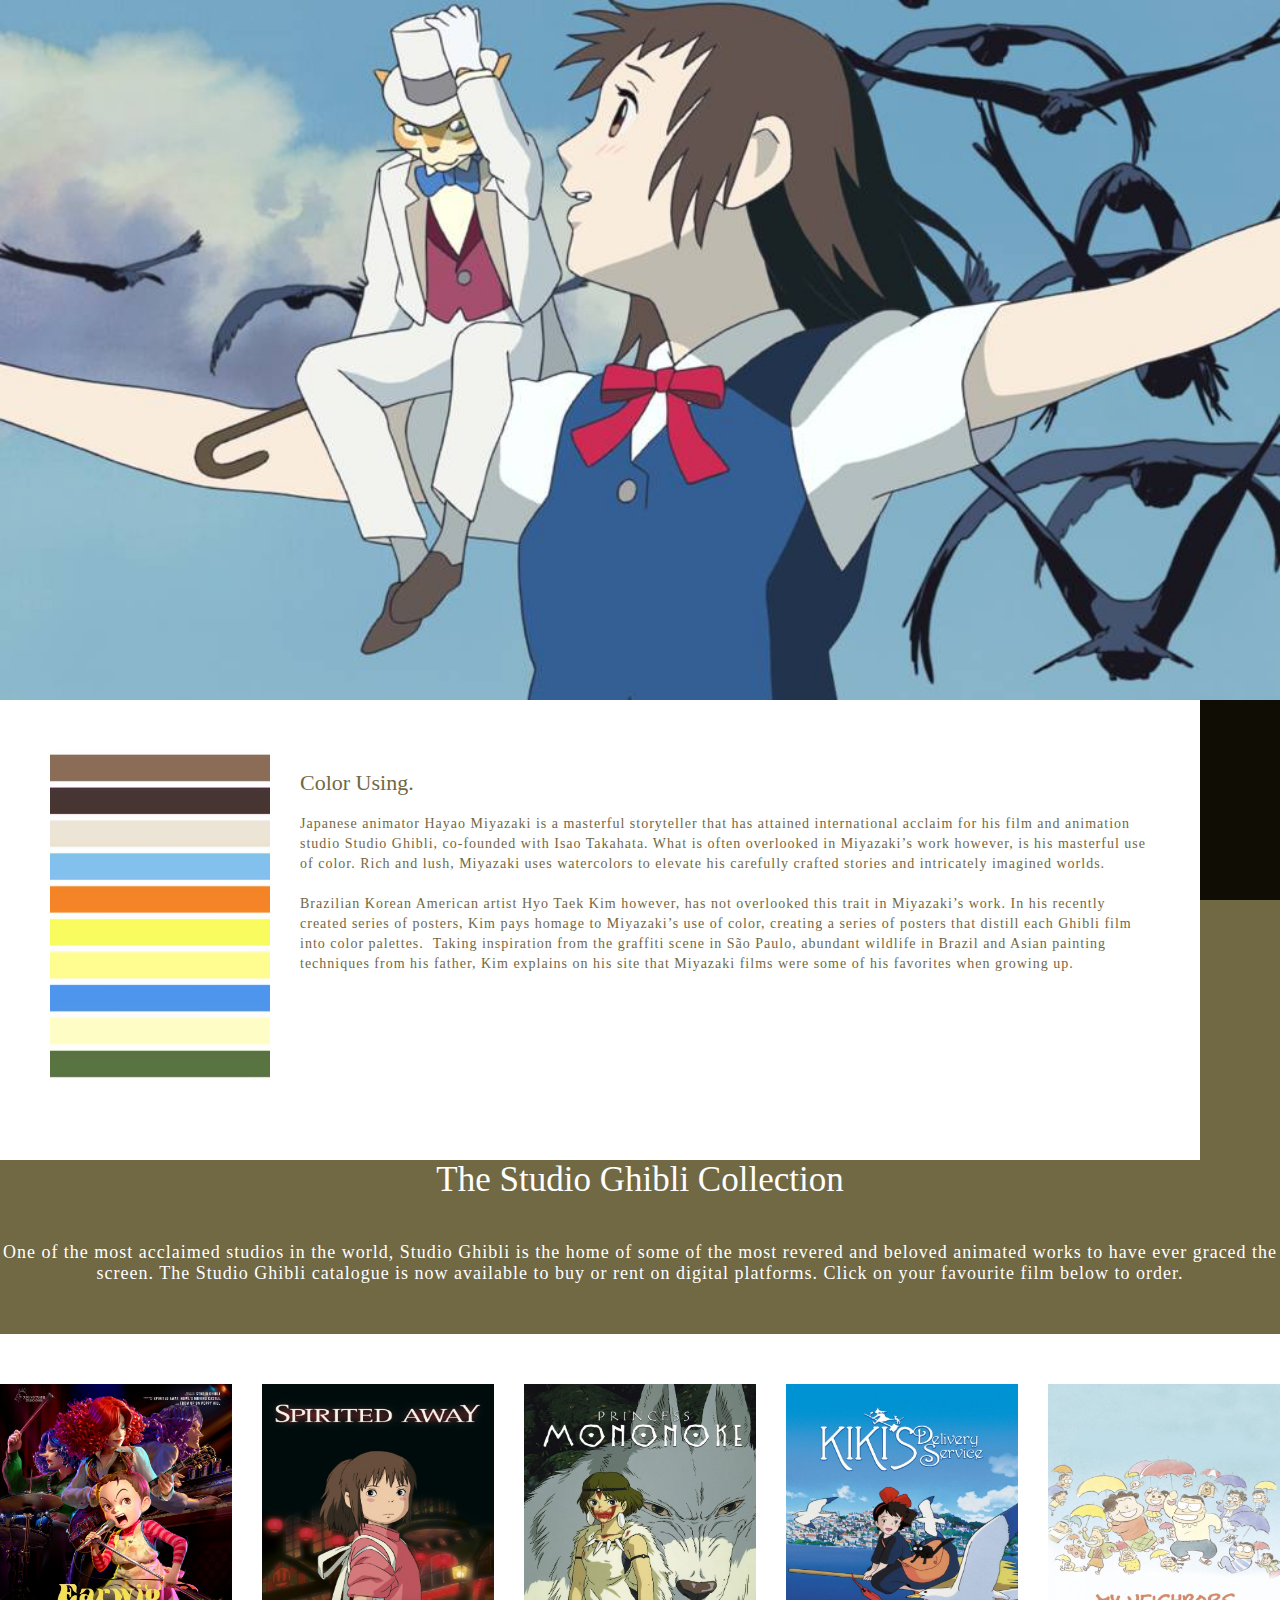
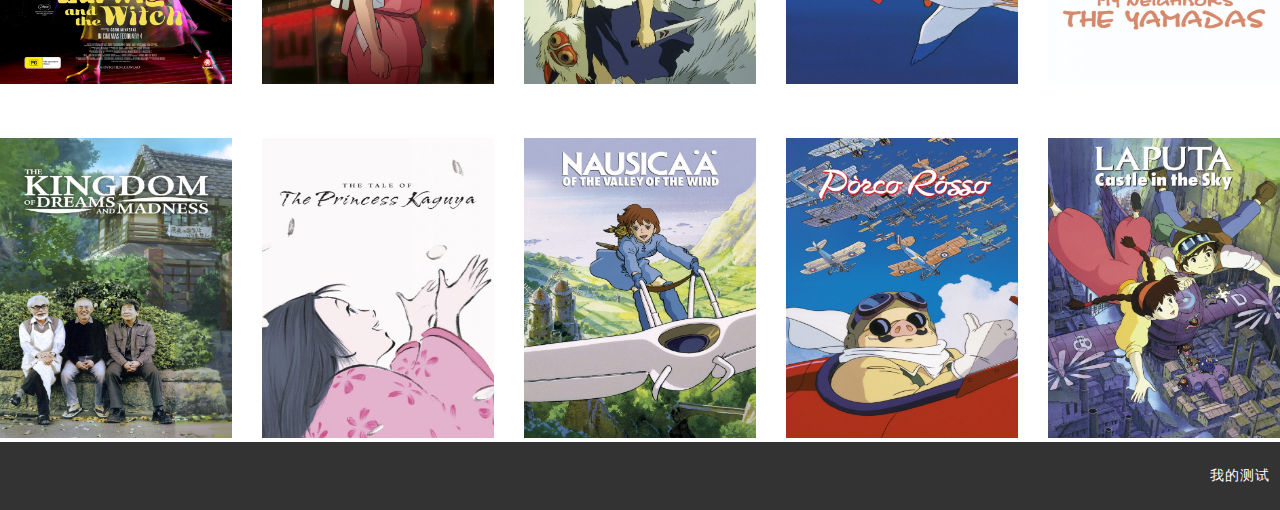
==== commit f7bc2f97: "1" ====
--- a/index.html
+++ b/index.html
@@ -29,12 +29,36 @@
 			</div>
 		</div>
 
+
+    <div style="background-color:#ffffff" class="content-fixed film-info">
+      <div class="film-info-left">
+        <div class="film-poster zoomable" style="background-image: url('img/color.jpg');"></div>
+        <div class="film-rating-info">
+          <div class="rating-icon">
+          </div>
+          <div class="rating-text">
+
+          </div>
+        </div>
+      </div>
+      <div class="film-info-right">
+        <h2>Color Using.</h2>
+        <p>Japanese animator Hayao Miyazaki is a masterful storyteller that has attained international acclaim for his film and animation studio Studio Ghibli, co-founded with Isao Takahata. What is often overlooked in Miyazaki’s work however, is his masterful use of color. Rich and lush, Miyazaki uses watercolors to elevate his carefully crafted stories and intricately imagined worlds.<br />
+          <br />
+          Brazilian Korean American artist Hyo Taek Kim however, has not overlooked this trait in Miyazaki’s work. In his recently created series of posters, Kim pays homage to Miyazaki’s use of color, creating a series of posters that distill each Ghibli film into color palettes.  Taking inspiration from the graffiti scene in São Paulo, abundant wildlife in Brazil and Asian painting techniques from his father, Kim explains on his site that Miyazaki films were some of his favorites when growing up.</p>
+
+      </div>
+    </div>
+  </div>
+
        <!-- album -->
-      <div class="album"> 
+      <div class="album">
         <h4 style="color:#ffffff" class="title">The Studio Ghibli Collection</h4>
         <h6 style="color:#ffffff" class="desc"> One of the most acclaimed studios in the world, Studio Ghibli is the home of some of the most revered and beloved animated works to have ever graced the screen.
 
 The Studio Ghibli catalogue is now available to buy or rent on digital platforms. Click on your favourite film below to order.</h6>
+
+
         <div   class=" contain window">
             <ul>
               <li>
@@ -56,7 +80,7 @@
                  <div style="margin-top:50px">
                   <a href="pages/dy1.html"><img width="100%" height="300" src="img/y4.jpg" ></a>
                 </div>
-                
+
               </li>
 			  <li>
                  <div style="margin-top:50px">
